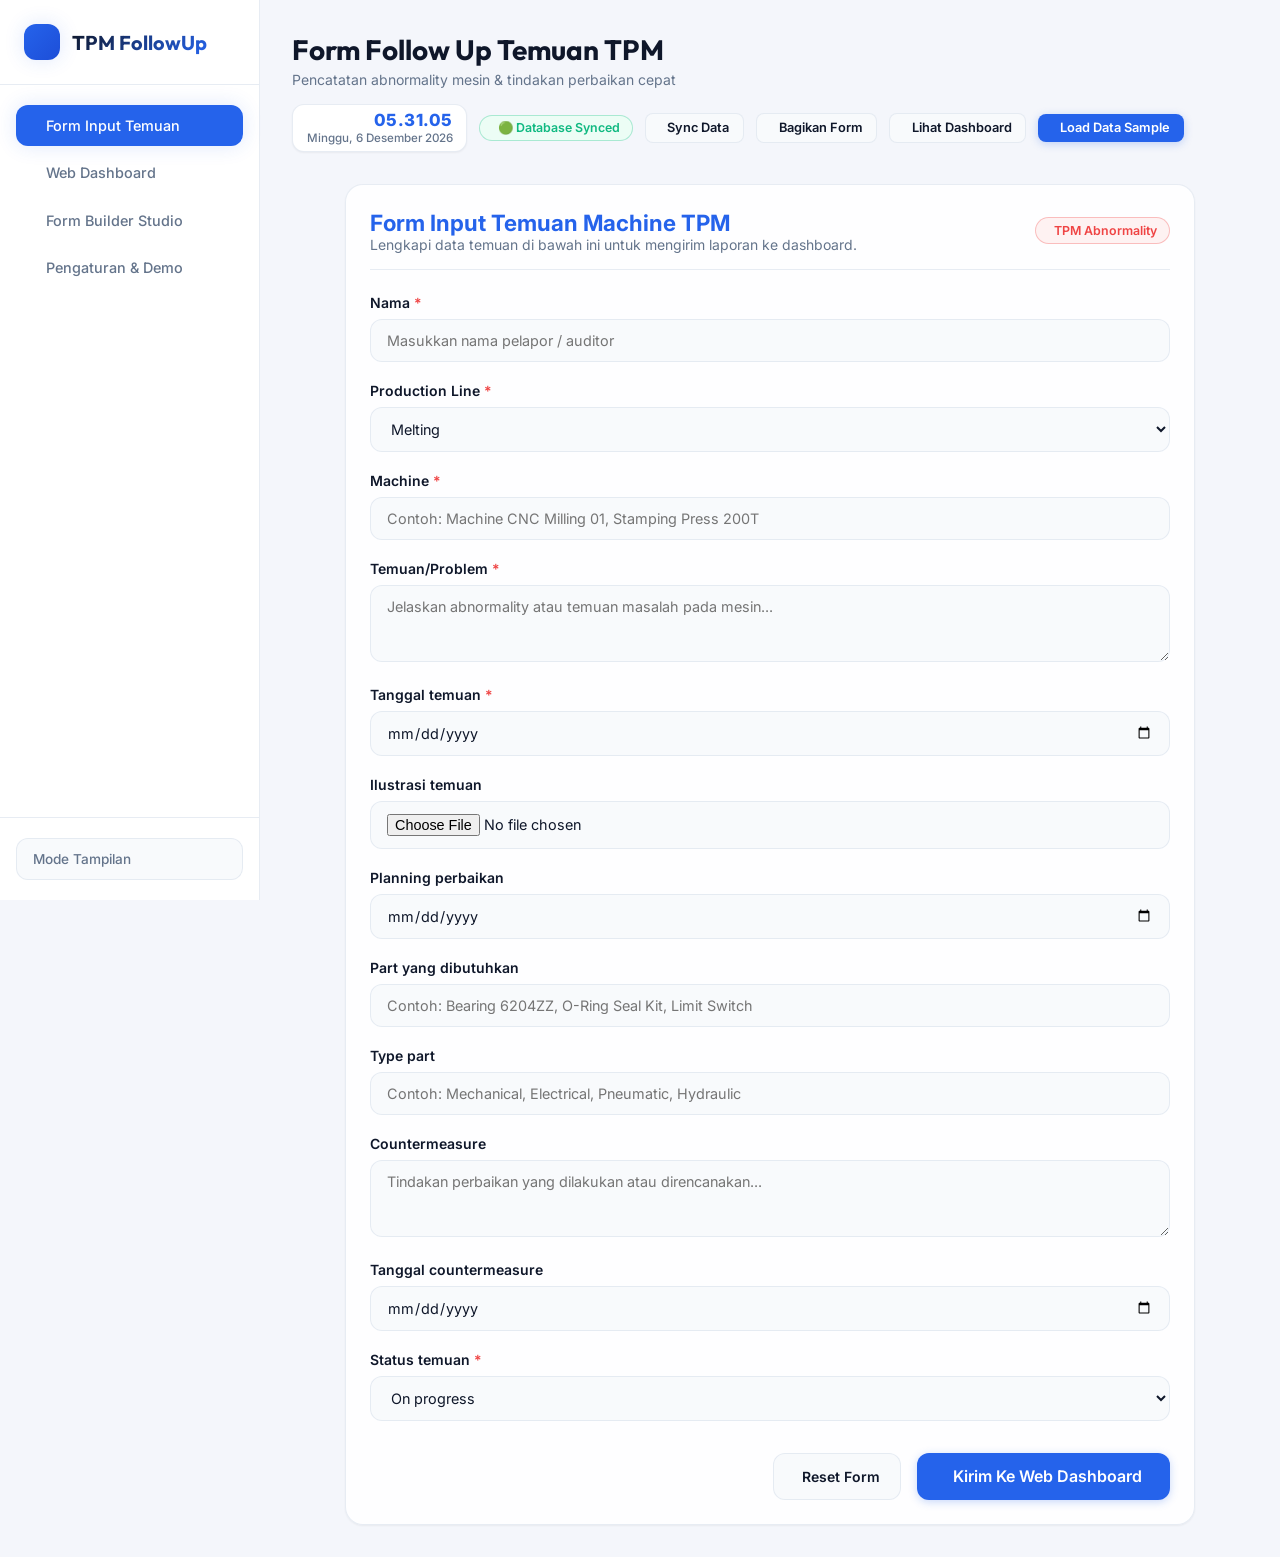
==== index.html @ 196cd3e6 "Fix Judgement Status Mascot: Male character, gray maintenance uniform, orange helmet, transparent PN" ====
<!DOCTYPE html>
<html lang="id" data-theme="light">
<head>
  <meta charset="UTF-8">
  <meta name="viewport" content="width=device-width, initial-scale=1.0, maximum-scale=1.0, user-scalable=no">
  <title>FormCraft TPM - Follow Up Temuan TPM & Cloud Dashboard</title>
  <meta name="description" content="Aplikasi Form Follow Up Temuan TPM Interaktif terintegrasi dengan Real-time Database Synchronization">
  
  <!-- Google Fonts -->
  <link rel="preconnect" href="https://fonts.googleapis.com">
  <link rel="preconnect" href="https://fonts.gstatic.com" crossorigin>
  <link href="https://fonts.googleapis.com/css2?family=Inter:wght@300;400;500;600;700&family=Outfit:wght@500;600;700;800&display=swap" rel="stylesheet">
  
  <!-- Lucide Icons -->
  <script src="https://unpkg.com/lucide@latest"></script>

  <!-- Chart.js Data Visualization Engine -->
  <script src="https://cdn.jsdelivr.net/npm/chart.js"></script>

  <!-- Embedded Stylesheet (Self-Contained for tiiny.site & static web hosting) -->
  <style>
    /* ==========================================================================
       FormCraft TPM - Complete Embedded Stylesheet
       ========================================================================== */
    :root {
      --bg-main: #f4f6fb;
      --bg-card: rgba(255, 255, 255, 0.85);
      --bg-card-solid: #ffffff;
      --bg-glass: rgba(255, 255, 255, 0.7);
      --bg-sidebar: #ffffff;
      --bg-input: #f8fafc;
      --border-color: rgba(226, 232, 240, 0.8);
      --border-focus: #3b82f6;
      --text-main: #0f172a;
      --text-muted: #64748b;
      --text-light: #94a3b8;
      --primary: #2563eb;
      --primary-hover: #1d4ed8;
      --primary-light: #eff6ff;
      --success: #10b981;
      --success-light: #ecfdf5;
      --warning: #f59e0b;
      --warning-light: #fffbeb;
      --danger: #ef4444;
      --danger-light: #fef2f2;
      --info: #06b6d4;
      --info-light: #ecfeff;
      --shadow-sm: 0 1px 2px 0 rgba(0, 0, 0, 0.05);
      --shadow-md: 0 4px 6px -1px rgba(0, 0, 0, 0.07), 0 2px 4px -1px rgba(0, 0, 0, 0.04);
      --shadow-lg: 0 10px 25px -5px rgba(0, 0, 0, 0.1), 0 10px 10px -5px rgba(0, 0, 0, 0.04);
      --shadow-glow: 0 0 20px rgba(37, 99, 235, 0.15);
      --radius-sm: 8px;
      --radius-md: 12px;
      --radius-lg: 18px;
      --radius-full: 9999px;
      --transition: all 0.25s cubic-bezier(0.4, 0, 0.2, 1);
    }

    [data-theme="dark"] {
      --bg-main: #0b0f19;
      --bg-card: rgba(18, 24, 38, 0.8);
      --bg-card-solid: #121826;
      --bg-glass: rgba(18, 24, 38, 0.75);
      --bg-sidebar: #0f172a;
      --bg-input: #1e293b;
      --border-color: rgba(51, 65, 85, 0.8);
      --border-focus: #60a5fa;
      --text-main: #f8fafc;
      --text-muted: #94a3b8;
      --text-light: #64748b;
      --primary: #3b82f6;
      --primary-hover: #60a5fa;
      --primary-light: rgba(59, 130, 246, 0.15);
      --success-light: rgba(16, 185, 129, 0.15);
      --warning-light: rgba(245, 158, 11, 0.15);
      --danger-light: rgba(239, 68, 68, 0.15);
      --info-light: rgba(6, 182, 212, 0.15);
      --shadow-sm: 0 1px 2px 0 rgba(0, 0, 0, 0.3);
      --shadow-md: 0 4px 6px -1px rgba(0, 0, 0, 0.4);
      --shadow-lg: 0 10px 25px -5px rgba(0, 0, 0, 0.5);
    }

    * { margin: 0; padding: 0; box-sizing: border-box; font-family: 'Inter', system-ui, -apple-system, sans-serif; }
    body { background-color: var(--bg-main); color: var(--text-main); min-height: 100vh; overflow-x: hidden; transition: background-color 0.3s ease; }
    .app-container { display: flex; min-height: 100vh; }
    .sidebar { width: 260px; background: var(--bg-sidebar); border-right: 1px solid var(--border-color); display: flex; flex-direction: column; position: fixed; top: 0; bottom: 0; left: 0; z-index: 100; transition: var(--transition); }
    .sidebar-header { padding: 1.5rem; display: flex; align-items: center; gap: 0.75rem; border-bottom: 1px solid var(--border-color); }
    .brand-icon { width: 36px; height: 36px; background: linear-gradient(135deg, var(--primary), #1d4ed8); border-radius: var(--radius-md); display: flex; align-items: center; justify-content: center; color: white; box-shadow: var(--shadow-glow); }
    .brand-title { font-family: 'Outfit', sans-serif; font-weight: 700; font-size: 1.25rem; background: linear-gradient(135deg, var(--text-main), var(--primary)); -webkit-background-clip: text; -webkit-text-fill-color: transparent; }
    .sidebar-nav { padding: 1.25rem 1rem; display: flex; flex-direction: column; gap: 0.4rem; flex: 1; }
    .nav-item { display: flex; align-items: center; gap: 0.85rem; padding: 0.75rem 1rem; border-radius: var(--radius-md); color: var(--text-muted); text-decoration: none; font-weight: 500; font-size: 0.9rem; transition: var(--transition); cursor: pointer; border: none; background: transparent; width: 100%; text-align: left; }
    .nav-item:hover { background: var(--primary-light); color: var(--primary); }
    .nav-item.active { background: var(--primary); color: white; box-shadow: var(--shadow-glow); }
    .sidebar-footer { padding: 1.25rem 1rem; border-top: 1px solid var(--border-color); }
    .theme-toggle { display: flex; align-items: center; justify-content: space-between; padding: 0.75rem 1rem; background: var(--bg-input); border-radius: var(--radius-md); cursor: pointer; color: var(--text-muted); font-size: 0.85rem; font-weight: 500; border: 1px solid var(--border-color); }
    .main-content { flex: 1; margin-left: 260px; padding: 2rem; max-width: calc(100vw - 260px); transition: var(--transition); }
    .top-header { display: flex; align-items: center; justify-content: space-between; margin-bottom: 2rem; gap: 1rem; flex-wrap: wrap; }
    .header-title h1 { font-family: 'Outfit', sans-serif; font-size: 1.75rem; font-weight: 700; color: var(--text-main); }
    .header-title p { font-size: 0.875rem; color: var(--text-muted); margin-top: 0.25rem; }
    .header-actions { display: flex; align-items: center; gap: 0.75rem; flex-wrap: wrap; }
    
    /* Real-Time Clock Widget */
    .clock-widget {
      display: flex; flex-direction: column; align-items: flex-end; justify-content: center;
      padding: 0.35rem 0.85rem; background: var(--bg-card-solid); border: 1px solid var(--border-color);
      border-radius: var(--radius-md); font-family: 'Outfit', sans-serif; box-shadow: var(--shadow-sm);
    }
    .clock-time { font-size: 1.05rem; font-weight: 800; color: var(--primary); letter-spacing: 0.5px; line-height: 1.1; }
    .clock-date { font-size: 0.725rem; font-weight: 500; color: var(--text-muted); margin-top: 2px; }

    .card { background: var(--bg-card); backdrop-filter: blur(12px); border: 1px solid var(--border-color); border-radius: var(--radius-lg); padding: 1.5rem; box-shadow: var(--shadow-sm); transition: var(--transition); }
    .card:hover { box-shadow: var(--shadow-md); }
    .btn { display: inline-flex; align-items: center; justify-content: center; gap: 0.5rem; padding: 0.6rem 1.25rem; border-radius: var(--radius-md); font-weight: 600; font-size: 0.875rem; cursor: pointer; transition: var(--transition); border: none; text-decoration: none; }
    .btn-primary { background: var(--primary); color: white; box-shadow: 0 2px 8px rgba(37, 99, 235, 0.25); }
    .btn-primary:hover { background: var(--primary-hover); transform: translateY(-1px); }
    .btn-secondary { background: var(--bg-input); color: var(--text-main); border: 1px solid var(--border-color); }
    .btn-secondary:hover { background: var(--border-color); }
    .btn-danger { background: var(--danger-light); color: var(--danger); border: 1px solid rgba(239, 68, 68, 0.3); }
    .btn-danger:hover { background: var(--danger); color: white; }
    .btn-sm { padding: 0.4rem 0.85rem; font-size: 0.8rem; border-radius: var(--radius-sm); }
    .btn-lg { padding: 0.85rem 1.75rem; font-size: 1rem; border-radius: var(--radius-md); }
    
    .form-group { margin-bottom: 1.25rem; }
    .form-label { display: block; font-size: 0.875rem; font-weight: 600; color: var(--text-main); margin-bottom: 0.5rem; }
    .form-label .required { color: var(--danger); }
    .form-input, .form-select, .form-textarea { width: 100%; padding: 0.75rem 1rem; background: var(--bg-input); border: 1px solid var(--border-color); border-radius: var(--radius-md); color: var(--text-main); font-size: 0.9rem; transition: var(--transition); outline: none; }
    .form-input:focus, .form-select:focus, .form-textarea:focus { border-color: var(--border-focus); box-shadow: 0 0 0 3px rgba(37, 99, 235, 0.15); }
    
    .metrics-grid { display: grid; grid-template-columns: repeat(auto-fit, minmax(220px, 1fr)); gap: 1.25rem; margin-bottom: 1.5rem; }
    .metric-card { background: var(--bg-card); border: 1px solid var(--border-color); border-radius: var(--radius-lg); padding: 1.25rem; display: flex; align-items: center; gap: 1rem; box-shadow: var(--shadow-sm); }
    .metric-icon { width: 48px; height: 48px; border-radius: var(--radius-md); display: flex; align-items: center; justify-content: center; color: white; font-size: 1.25rem; flex-shrink: 0; }
    .metric-icon.blue { background: linear-gradient(135deg, #2563eb, #1d4ed8); }
    .metric-icon.yellow { background: linear-gradient(135deg, #f59e0b, #d97706); }
    .metric-icon.green { background: linear-gradient(135deg, #10b981, #047857); }
    .metric-icon.red { background: linear-gradient(135deg, #ef4444, #b91c1c); }
    .metric-info span { font-size: 0.825rem; color: var(--text-muted); font-weight: 500; }
    .metric-info h3 { font-size: 1.6rem; color: var(--text-main); margin-top: 0.1rem; }

    /* Judgement Symbols & Anime Mascot Card */
    .judgement-card { background: var(--bg-card); backdrop-filter: blur(12px); border: 1px solid var(--border-color); border-radius: var(--radius-lg); padding: 1.25rem; box-shadow: var(--shadow-sm); display: flex; align-items: center; justify-content: space-between; gap: 1rem; transition: var(--transition); }
    .judgement-card:hover { box-shadow: var(--shadow-md); }
    .judgement-avatar-box { width: 75px; height: 75px; flex-shrink: 0; display: flex; align-items: center; justify-content: center; }

    /* Ranking List */
    .ranking-list { display: flex; flex-direction: column; gap: 0.5rem; }
    .ranking-item { display: flex; align-items: center; gap: 0.6rem; padding: 0.4rem 0.6rem; background: var(--bg-input); border-radius: var(--radius-md); border: 1px solid var(--border-color); }
    .rank-badge { width: 24px; height: 24px; border-radius: 50%; background: var(--primary-light); color: var(--primary); display: flex; align-items: center; justify-content: center; font-weight: 700; font-size: 0.75rem; flex-shrink: 0; }
    .rank-badge.top-1 { background: #fef3c7; color: #d97706; border: 1px solid #f59e0b; }
    .rank-badge.top-2 { background: #e2e8f0; color: #475569; border: 1px solid #94a3b8; }
    .rank-badge.top-3 { background: #ffedd5; color: #c2410c; border: 1px solid #fb923c; }

    .overdue-item { padding: 0.85rem; background: var(--danger-light); border: 1px solid rgba(239,68,68,0.25); border-radius: var(--radius-md); margin-bottom: 0.6rem; }

    .table-container { overflow-x: auto; border-radius: var(--radius-md); border: 1px solid var(--border-color); }
    .data-table { width: 100%; border-collapse: collapse; text-align: left; font-size: 0.9rem; }
    .data-table th { background: var(--bg-input); padding: 1rem 1.25rem; font-weight: 600; color: var(--text-muted); border-bottom: 1px solid var(--border-color); white-space: nowrap; }
    .data-table td { padding: 1rem 1.25rem; border-bottom: 1px solid var(--border-color); color: var(--text-main); vertical-align: middle; }
    .badge { display: inline-flex; align-items: center; gap: 0.35rem; padding: 0.3rem 0.75rem; border-radius: var(--radius-full); font-size: 0.775rem; font-weight: 600; }
    .badge-open { background: var(--danger-light); color: var(--danger); border: 1px solid rgba(239, 68, 68, 0.3); }
    .badge-onprogress { background: var(--warning-light); color: var(--warning); border: 1px solid rgba(245, 158, 11, 0.3); }
    .badge-closed { background: var(--success-light); color: var(--success); border: 1px solid rgba(16, 185, 129, 0.3); }
    .builder-layout { display: grid; grid-template-columns: 280px 1fr 300px; gap: 1.5rem; }
    .elements-toolbox, .field-inspector { background: var(--bg-card); border: 1px solid var(--border-color); border-radius: var(--radius-lg); padding: 1.25rem; height: fit-content; }
    .toolbox-title { font-size: 1rem; margin-bottom: 1rem; color: var(--text-main); padding-bottom: 0.5rem; border-bottom: 1px solid var(--border-color); }
    .tool-item { display: flex; align-items: center; gap: 0.75rem; padding: 0.75rem 0.9rem; background: var(--bg-input); border: 1px solid var(--border-color); border-radius: var(--radius-md); margin-bottom: 0.6rem; cursor: pointer; font-size: 0.875rem; font-weight: 500; }
    .canvas-area { background: var(--bg-card); border: 2px dashed var(--border-color); border-radius: var(--radius-lg); padding: 2rem; min-height: 500px; }
    .canvas-field { position: relative; background: var(--bg-card-solid); border: 1.5px solid var(--border-color); border-radius: var(--radius-md); padding: 1.25rem; margin-bottom: 1rem; }
    .modal-overlay { position: fixed; top: 0; left: 0; right: 0; bottom: 0; background: rgba(0, 0, 0, 0.6); backdrop-filter: blur(6px); display: flex; align-items: center; justify-content: center; z-index: 1000; opacity: 0; visibility: hidden; transition: var(--transition); }
    .modal-overlay.active { opacity: 1; visibility: visible; }
    .modal-card { background: var(--bg-card-solid); border: 1px solid var(--border-color); border-radius: var(--radius-lg); width: 90%; max-width: 650px; max-height: 90vh; overflow-y: auto; padding: 2rem; box-shadow: var(--shadow-lg); transform: translateY(20px); transition: var(--transition); }
    .modal-overlay.active .modal-card { transform: translateY(0); }
    .modal-header { display: flex; justify-content: space-between; align-items: center; margin-bottom: 1.5rem; padding-bottom: 1rem; border-bottom: 1px solid var(--border-color); }
    .toast-container { position: fixed; bottom: 2rem; right: 2rem; display: flex; flex-direction: column; gap: 0.75rem; z-index: 1100; }
    .toast { background: var(--bg-card-solid); border: 1px solid var(--border-color); border-left: 4px solid var(--primary); border-radius: var(--radius-md); padding: 1rem 1.25rem; box-shadow: var(--shadow-lg); display: flex; align-items: center; gap: 0.85rem; min-width: 300px; }
    .mobile-nav-bar { display: none; }
    .mobile-card-list { display: none; }
    @media (max-width: 1024px) { .builder-layout { grid-template-columns: 1fr; } }
    @media (max-width: 768px) {
      .sidebar { display: none; }
      .main-content { margin-left: 0; padding: 1.25rem 1rem 90px 1rem; max-width: 100%; }
      .top-header { flex-direction: column; align-items: flex-start; gap: 1rem; margin-bottom: 1.25rem; background: var(--bg-card); padding: 1rem; border-radius: var(--radius-lg); border: 1px solid var(--border-color); }
      .header-title h1 { font-size: 1.35rem; }
      .header-title p { font-size: 0.825rem; }
      .header-actions { width: 100%; justify-content: space-between; flex-wrap: wrap; }
      .header-actions .btn { flex: 1; font-size: 0.8rem; padding: 0.6rem 0.5rem; }
      .metrics-grid { grid-template-columns: 1fr 1fr; gap: 0.85rem; margin-bottom: 1.25rem; }
      .metric-card { padding: 1rem; gap: 0.75rem; flex-direction: column; align-items: flex-start; }
      .metric-icon { width: 40px; height: 40px; }
      .metric-info h3 { font-size: 1.35rem; }
      .mobile-nav-bar { display: flex; position: fixed; bottom: 0; left: 0; right: 0; height: 65px; background: var(--bg-sidebar); border-top: 1px solid var(--border-color); box-shadow: 0 -4px 20px rgba(0,0,0,0.1); z-index: 1000; backdrop-filter: blur(12px); justify-content: space-around; align-items: center; padding: 0 0.5rem; }
      .mobile-nav-item { display: flex; flex-direction: column; align-items: center; justify-content: center; gap: 0.25rem; background: none; border: none; color: var(--text-muted); font-size: 0.7rem; font-weight: 600; cursor: pointer; flex: 1; height: 100%; }
      .mobile-nav-item.active { color: var(--primary); }
      .table-container { display: none; }
      .mobile-card-list { display: flex; flex-direction: column; gap: 1rem; }
      .mobile-response-card { background: var(--bg-card-solid); border: 1px solid var(--border-color); border-radius: var(--radius-md); padding: 1.1rem; box-shadow: var(--shadow-sm); display: flex; flex-direction: column; gap: 0.75rem; }
      .mobile-card-header { display: flex; justify-content: space-between; align-items: center; }
      .mobile-card-title { font-weight: 700; font-size: 1rem; color: var(--text-main); }
      .mobile-card-detail { font-size: 0.85rem; color: var(--text-muted); line-height: 1.5; }
      .form-input, .form-select, .form-textarea { font-size: 16px !important; }
      .card { padding: 1.25rem; }
    }
  </style>
</head>
<body>

  <div class="app-container">
    <!-- Sidebar Navigation -->
    <aside class="sidebar">
      <div class="sidebar-header">
        <div class="brand-icon">
          <i data-lucide="wrench"></i>
        </div>
        <span class="brand-title">TPM FollowUp</span>
      </div>

      <nav class="sidebar-nav">
        <button class="nav-item active" onclick="switchTab('filler')" id="nav-filler">
          <i data-lucide="file-input"></i>
          <span>Form Input Temuan</span>
        </button>

        <button class="nav-item" onclick="switchTab('dashboard')" id="nav-dashboard">
          <i data-lucide="layout-dashboard"></i>
          <span>Web Dashboard</span>
        </button>

        <button class="nav-item" onclick="switchTab('builder')" id="nav-builder">
          <i data-lucide="layers"></i>
          <span>Form Builder Studio</span>
        </button>

        <button class="nav-item" onclick="switchTab('settings')" id="nav-settings">
          <i data-lucide="settings"></i>
          <span>Pengaturan & Demo</span>
        </button>
      </nav>

      <div class="sidebar-footer">
        <div class="theme-toggle" onclick="toggleTheme()">
          <span>Mode Tampilan</span>
          <i data-lucide="moon" id="theme-icon"></i>
        </div>
      </div>
    </aside>

    <!-- Main Content Body -->
    <main class="main-content">
      
      <!-- TOP HEADER -->
      <header class="top-header">
        <div class="header-title">
          <h1 id="page-title">Form Follow Up Temuan TPM</h1>
          <p id="page-subtitle">Pencatatan abnormality mesin & tindakan perbaikan cepat</p>
        </div>

        <div class="header-actions">
          <div class="clock-widget">
            <span id="realtime-clock" class="clock-time">--:--:--</span>
            <span id="realtime-date" class="clock-date">-- --- ----</span>
          </div>

          <span id="cloud-sync-badge" class="badge badge-closed"><i data-lucide="cloud"></i> 🟢 Database Synced</span>
          <button class="btn btn-secondary btn-sm" onclick="syncFromBackend()" id="btn-sync-cloud" title="Sync Real-time Database Data">
            <i data-lucide="refresh-cw"></i> Sync Data
          </button>
          <button class="btn btn-secondary btn-sm" onclick="openShareModal()">
            <i data-lucide="share-2"></i> Bagikan Form
          </button>
          <button class="btn btn-secondary btn-sm" onclick="switchTab('dashboard')">
            <i data-lucide="eye"></i> Lihat Dashboard
          </button>
          <button class="btn btn-primary btn-sm" onclick="loadSampleData()">
            <i data-lucide="sparkles"></i> Load Data Sample
          </button>
        </div>
      </header>

      <!-- TAB 1: FORM FILLER / ISIAN FORM -->
      <section id="tab-filler" class="tab-page">
        <div class="card" style="max-width: 850px; margin: 0 auto;">
          <div style="display: flex; justify-content: space-between; align-items: center; margin-bottom: 1.5rem; padding-bottom: 1rem; border-bottom: 1px solid var(--border-color);">
            <div>
              <h2 style="font-size: 1.4rem; color: var(--primary);">Form Input Temuan Machine TPM</h2>
              <p style="font-size: 0.875rem; color: var(--text-muted);">Lengkapi data temuan di bawah ini untuk mengirim laporan ke dashboard.</p>
            </div>
            <span class="badge badge-open"><i data-lucide="alert-triangle"></i> TPM Abnormality</span>
          </div>

          <form id="tpm-submit-form" onsubmit="handleFormSubmit(event)">
            <div id="dynamic-form-fields">
              <!-- Rendered dynamically by JavaScript -->
            </div>

            <div class="form-actions-bar" style="margin-top: 2rem; display: flex; justify-content: flex-end; gap: 1rem;">
              <button type="reset" class="btn btn-secondary">
                <i data-lucide="rotate-ccw"></i> Reset Form
              </button>
              <button type="button" id="btn-submit-tpm" onclick="submitTpmForm()" class="btn btn-primary btn-lg" style="touch-action: manipulation; -webkit-tap-highlight-color: transparent;">
                <i data-lucide="send"></i> Kirim Ke Web Dashboard
              </button>
            </div>
          </form>
        </div>
      </section>

      <!-- TAB 2: WEB DASHBOARD MONITORING -->
      <section id="tab-dashboard" class="tab-page" style="display: none;">
        
        <!-- FY & Month Toolbar -->
        <div class="fy-toolbar" style="display: flex; flex-wrap: wrap; gap: 1rem; align-items: center; justify-content: space-between; margin-bottom: 1.25rem; background: var(--bg-card); padding: 0.85rem 1.25rem; border-radius: var(--radius-lg); border: 1px solid var(--border-color); box-shadow: var(--shadow-sm);">
          <div style="display: flex; align-items: center; gap: 1.25rem; flex-wrap: wrap;">
            <div style="display: flex; align-items: center; gap: 0.5rem;">
              <i data-lucide="calendar" style="color: var(--primary); width: 18px; height: 18px;"></i>
              <span style="font-weight: 600; font-size: 0.85rem; color: var(--text-main);">Fiscal Year:</span>
              <select id="fy-filter" class="form-select" style="width: auto; font-weight: 700; padding: 0.3rem 0.75rem;" onchange="onDashboardFilterChange()">
                <!-- Populated dynamically -->
              </select>
            </div>
            <div style="display: flex; align-items: center; gap: 0.5rem;">
              <span style="font-weight: 600; font-size: 0.85rem; color: var(--text-main);">Bulan:</span>
              <select id="month-filter" class="form-select" style="width: auto; font-weight: 700; padding: 0.3rem 0.75rem;" onchange="onDashboardFilterChange()">
                <option value="ALL">Semua Bulan (Full FY)</option>
                <option value="4">April</option>
                <option value="5">Mei</option>
                <option value="6">Juni</option>
                <option value="7">Juli</option>
                <option value="8">Agustus</option>
                <option value="9">September</option>
                <option value="10">Oktober</option>
                <option value="11">November</option>
                <option value="12">Desember</option>
                <option value="1">Januari</option>
                <option value="2">Februari</option>
                <option value="3">Maret</option>
              </select>
            </div>
          </div>
          <div style="display: flex; align-items: center; gap: 0.5rem; font-size: 0.8rem; color: var(--text-muted);">
            <i data-lucide="info" style="width: 14px; height: 14px;"></i>
            <span>Periode Fisikal: <strong>April → Maret</strong></span>
          </div>
        </div>

        <!-- 6 KPI Cards Grid -->
        <div class="metrics-grid" style="display: grid; grid-template-columns: repeat(auto-fit, minmax(160px, 1fr)); gap: 1rem; margin-bottom: 1.25rem;">
          <div class="metric-card">
            <div class="metric-icon blue"><i data-lucide="file-check"></i></div>
            <div class="metric-info">
              <span>Total Temuan</span>
              <h3 id="stat-total">0</h3>
            </div>
          </div>

          <div class="metric-card">
            <div class="metric-icon yellow"><i data-lucide="clock"></i></div>
            <div class="metric-info">
              <span>On Progress</span>
              <h3 id="stat-progress">0</h3>
            </div>
          </div>

          <div class="metric-card">
            <div class="metric-icon green"><i data-lucide="check-circle-2"></i></div>
            <div class="metric-info">
              <span>Closed</span>
              <h3 id="stat-closed">0</h3>
            </div>
          </div>

          <div class="metric-card">
            <div class="metric-icon blue"><i data-lucide="pie-chart"></i></div>
            <div class="metric-info">
              <span>Completion Rate</span>
              <h3 id="stat-rate">0%</h3>
            </div>
          </div>

          <div class="metric-card" id="card-stat-overdue">
            <div class="metric-icon red" id="icon-stat-overdue"><i data-lucide="alert-triangle"></i></div>
            <div class="metric-info">
              <span>Overdue >3 Bulan</span>
              <h3 id="stat-overdue">0</h3>
            </div>
          </div>

          <div class="metric-card">
            <div class="metric-icon green"><i data-lucide="timer"></i></div>
            <div class="metric-info">
              <span>Avg Closure</span>
              <h3 id="stat-avg-closure">-</h3>
            </div>
          </div>
        </div>

        <!-- Performance & Judgement Row -->
        <div class="perf-judgement-grid" style="display: grid; grid-template-columns: 1fr 1fr; gap: 1.25rem; margin-bottom: 1.25rem;">
          <!-- Progress Penanggulangan Card -->
          <div class="card" style="padding: 1.25rem;">
            <div style="display: flex; justify-content: space-between; align-items: center;">
              <h3 style="font-size: 1rem; font-weight: 700; color: var(--text-main); display: flex; align-items: center; gap: 0.5rem;">
                <i data-lucide="trending-up" style="color: var(--primary);"></i> Progress Penanggulangan
              </h3>
              <span id="progress-pct-badge" style="font-size: 1.4rem; font-weight: 800; color: var(--primary); font-family: 'Outfit', sans-serif;">0%</span>
            </div>
            <div style="width: 100%; height: 14px; background: var(--bg-input); border-radius: var(--radius-full); overflow: hidden; margin: 0.85rem 0; border: 1px solid var(--border-color);">
              <div id="progress-bar-fill" style="height: 100%; width: 0%; background: linear-gradient(90deg, var(--primary), var(--info)); border-radius: var(--radius-full); transition: width 0.6s cubic-bezier(0.4, 0, 0.2, 1);"></div>
            </div>
            <div style="display: flex; justify-content: space-between; align-items: center; font-size: 0.825rem; color: var(--text-muted);">
              <span id="progress-detail-text">0 Closed / 0 Total Temuan</span>
              <span>Target: 100% Closed</span>
            </div>
          </div>

          <!-- Judgement Card (O / X) with Transparent Anime Chibi Mascot -->
          <div class="judgement-card">
            <div>
              <h3 style="font-size: 1rem; font-weight: 700; color: var(--text-main); margin-bottom: 0.25rem; display: flex; align-items: center; gap: 0.5rem;">
                <i data-lucide="shield-check" style="color: var(--primary);"></i> Judgement Status TPM
              </h3>
              <div id="judgement-status-badge" style="font-size: 1.25rem; font-weight: 800; color: var(--success); margin: 0.2rem 0;">O (OK)</div>
              <p id="judgement-message" style="font-size: 0.825rem; color: var(--text-muted);">Semua temuan tertanggulangi tepat waktu (&lt; 3 bulan)</p>
            </div>
            <div id="judgement-symbol-box" class="judgement-avatar-box">
              <img id="judgement-avatar-img" src="static/img/chibi_ok.png" alt="TPM Judgement Chibi Mascot" style="width: 85px; height: 85px; object-fit: contain; filter: drop-shadow(0 4px 10px rgba(16, 185, 129, 0.5)); transition: var(--transition);">
            </div>
          </div>
        </div>

        <!-- INDIVIDUAL LINE CHARTS GRID SECTION -->
        <div class="card" style="margin-bottom: 1.25rem; padding: 1.25rem;">
          <div style="display: flex; justify-content: space-between; align-items: center; margin-bottom: 1.25rem;">
            <div>
              <h3 style="font-size: 1.05rem; font-weight: 700; color: var(--text-main);">TPM Finding vs Follow Up by Line</h3>
              <p style="font-size: 0.8rem; color: var(--text-muted);">Grafik per masing-masing Line produksi dengan periode bulan fisikal (Apr - Mar)</p>
            </div>
            <div style="display: flex; align-items: center; gap: 1rem;">
              <div style="display: flex; align-items: center; gap: 0.5rem; font-size: 0.8rem; font-weight: 600;">
                <span style="display: inline-block; width: 12px; height: 12px; background: #2563eb; border-radius: 3px;"></span> Total Temuan
                <span style="display: inline-block; width: 12px; height: 12px; background: #10b981; border-radius: 3px; margin-left: 0.5rem;"></span> Closed / Follow Up
              </div>
              <span class="badge badge-closed"><i data-lucide="bar-chart-2"></i> Line Analytics</span>
            </div>
          </div>
          
          <div id="individual-line-charts-grid" style="display: grid; grid-template-columns: repeat(auto-fit, minmax(340px, 1fr)); gap: 1.25rem;">
            <!-- Dynamic 7 Line Charts Cards Generated by JavaScript -->
          </div>
        </div>

        <!-- Secondary Charts Grid -->
        <div class="charts-grid-2" style="display: grid; grid-template-columns: 1fr 1fr; gap: 1.25rem; margin-bottom: 1.25rem;">
          <!-- Trend Line Chart -->
          <div class="card" style="padding: 1.25rem;">
            <div style="display: flex; justify-content: space-between; align-items: center; margin-bottom: 1rem;">
              <h3 style="font-size: 0.95rem; font-weight: 700; color: var(--text-main);">Fiscal Year Monthly Trend</h3>
              <span class="badge badge-onprogress" style="font-size: 0.75rem;">12-Month FY</span>
            </div>
            <div style="position: relative; height: 230px; width: 100%;">
              <canvas id="chart-monthly-trend"></canvas>
            </div>
          </div>

          <!-- Status Donut Chart & Line Ranking -->
          <div class="card" style="padding: 1.25rem;">
            <div style="display: flex; justify-content: space-between; align-items: center; margin-bottom: 1rem;">
              <h3 style="font-size: 0.95rem; font-weight: 700; color: var(--text-main);">Status & Line Ranking</h3>
              <span class="badge badge-closed" style="font-size: 0.75rem;">Performance Rank</span>
            </div>
            <div style="display: grid; grid-template-columns: 140px 1fr; gap: 1rem; align-items: center;">
              <div style="position: relative; height: 160px; width: 140px;">
                <canvas id="chart-status-donut"></canvas>
              </div>
              <div>
                <h4 style="font-size: 0.8rem; font-weight: 700; color: var(--text-muted); margin-bottom: 0.5rem; text-transform: uppercase;">Ranking Achievement Line</h4>
                <div id="line-ranking-list" class="ranking-list">
                  <!-- Rendered by JS -->
                </div>
              </div>
            </div>
          </div>
        </div>

        <!-- Overdue Panel Section -->
        <div class="card" style="margin-bottom: 1.25rem; padding: 1.25rem; border-left: 4px solid var(--danger);">
          <div style="display: flex; justify-content: space-between; align-items: center; margin-bottom: 0.85rem;">
            <h3 style="font-size: 1rem; font-weight: 700; color: var(--danger); display: flex; align-items: center; gap: 0.5rem;">
              <i data-lucide="alert-circle"></i> Overdue Follow Up (> 3 Bulan)
            </h3>
            <span id="overdue-count-badge" class="badge badge-open">0 Items</span>
          </div>
          <div id="overdue-panel-list">
            <!-- Rendered by JS -->
          </div>
        </div>

        <!-- Recent Findings Section -->
        <div class="card" style="margin-bottom: 1.25rem; padding: 1.25rem;">
          <div style="display: flex; justify-content: space-between; align-items: center; margin-bottom: 0.85rem;">
            <h3 style="font-size: 1rem; font-weight: 700; color: var(--text-main); display: flex; align-items: center; gap: 0.5rem;">
              <i data-lucide="clock-4" style="color: var(--primary);"></i> Recent Findings (5 Terbaru)
            </h3>
            <button class="btn btn-secondary btn-sm" onclick="scrollToFullTable()">
              <i data-lucide="list"></i> Lihat Semua Tabel Detail
            </button>
          </div>
          <div id="recent-findings-list">
            <!-- Rendered by JS -->
          </div>
        </div>

        <!-- Filter & Search Toolbar -->
        <div class="card" style="margin-bottom: 1.25rem; padding: 1.25rem;">
          <div style="display: flex; flex-wrap: wrap; gap: 1rem; align-items: center; justify-content: space-between;">
            <div style="display: flex; gap: 1rem; flex: 1; min-width: 280px;">
              <div style="position: relative; flex: 1;">
                <input type="text" id="search-input" class="form-input" placeholder="Cari berdasarkan nama, line, mesin, atau problem..." oninput="filterTable()">
              </div>

              <select id="status-filter" class="form-select" style="width: 200px;" onchange="filterTable()">
                <option value="ALL">Semua Status</option>
                <option value="On Progress">On Progress</option>
                <option value="Closed">Close / Closed</option>
              </select>
            </div>

            <div style="display: flex; gap: 0.75rem; align-items: center;">
              <button class="btn btn-danger btn-sm" id="btn-delete-selected" style="display: none;" onclick="deleteSelectedResponses()">
                <i data-lucide="trash-2"></i> Hapus Terpilih (<span id="selected-count">0</span>)
              </button>
              <button class="btn btn-secondary btn-sm" onclick="exportCSV()">
                <i data-lucide="download"></i> Export CSV (Excel)
              </button>
              <button class="btn btn-secondary btn-sm" onclick="exportJSON()">
                <i data-lucide="file-code"></i> Export JSON
              </button>
            </div>
          </div>
        </div>

        <!-- Data Table (Desktop View) -->
        <div class="card" style="padding: 0; overflow: hidden;">
          <div class="table-container">
            <table class="data-table">
              <thead>
                <tr>
                  <th style="width: 40px; text-align: center;">
                    <input type="checkbox" id="select-all-checkbox" onchange="toggleSelectAll(this)" title="Pilih Semua">
                  </th>
                  <th>No</th>
                  <th>Tanggal</th>
                  <th>Nama Pelapor</th>
                  <th>Line Produksi</th>
                  <th>Nama Machine</th>
                  <th>Temuan / Problem</th>
                  <th>Ilustrasi</th>
                  <th>Countermeasure</th>
                  <th>Tgl Countermeasure</th>
                  <th>Status</th>
                  <th style="text-align: center; min-width: 110px;">Aksi / Hapus</th>
                </tr>
              </thead>
              <tbody id="response-table-body">
                <!-- Rendered by JavaScript -->
              </tbody>
            </table>
          </div>

          <!-- Mobile Response Cards (Mobile View < 768px) -->
          <div id="mobile-response-cards" class="mobile-card-list" style="padding: 1rem;">
            <!-- Rendered by JavaScript for Mobile -->
          </div>

          <div id="empty-state" style="display: none; text-align: center; padding: 3rem 1rem;">
            <i data-lucide="inbox" style="width: 48px; height: 48px; color: var(--text-light); margin-bottom: 1rem;"></i>
            <h3 style="color: var(--text-muted);">Belum ada data temuan TPM</h3>
            <p style="font-size: 0.875rem; color: var(--text-light); margin-top: 0.25rem;">Isi form atau klik "Load Data Sample" untuk mencoba dashboard.</p>
          </div>
        </div>
      </section>

      <!-- TAB 3: VISUAL FORM BUILDER STUDIO -->
      <section id="tab-builder" class="tab-page" style="display: none;">
        <div class="builder-layout">
          <!-- Toolbox -->
          <div class="elements-toolbox">
            <h3 class="toolbox-title">Elemen Field</h3>
            <div class="tool-item" onclick="addFieldToForm('text')">
              <i data-lucide="type"></i> Teks Singkat (Text)
            </div>
            <div class="tool-item" onclick="addFieldToForm('textarea')">
              <i data-lucide="align-left"></i> Paragraf (Textarea)
            </div>
            <div class="tool-item" onclick="addFieldToForm('date')">
              <i data-lucide="calendar"></i> Tanggal (Datepicker)
            </div>
            <div class="tool-item" onclick="addFieldToForm('select')">
              <i data-lucide="chevron-down"></i> Pilihan Status / Dropdown
            </div>
          </div>

          <!-- Canvas Workspace -->
          <div class="canvas-area">
            <div style="display: flex; justify-content: space-between; align-items: center; margin-bottom: 1.5rem;">
              <h3>Canvas Struktur Form TPM</h3>
              <button class="btn btn-sm btn-primary" onclick="resetFormToDefault()">
                <i data-lucide="rotate-ccw"></i> Reset ke Preset Default TPM
              </button>
            </div>
            <div id="builder-canvas-fields">
              <!-- Rendered by JavaScript -->
            </div>
          </div>

          <!-- Inspector Panel -->
          <div class="field-inspector">
            <h3 class="toolbox-title">Petunjuk Studio</h3>
            <p style="font-size: 0.875rem; color: var(--text-muted); line-height: 1.6;">
              Klik elemen field di panel kiri untuk menambahkan input baru ke dalam Form Follow Up Temuan TPM Anda secara real-time.
            </p>
          </div>
        </div>
      </section>

      <!-- TAB 4: SETTINGS & DEMO -->
      <section id="tab-settings" class="tab-page" style="display: none;">
        <div class="card" style="max-width: 700px;">
          <h3 style="margin-bottom: 1rem; color: var(--text-main);">Kelola Data & Demo Simulator</h3>
          <p style="font-size: 0.9rem; color: var(--text-muted); margin-bottom: 1.5rem;">
            Fitur pengujian dan pembersihan data laporan yang tersimpan dalam sistem.
          </p>

          <div style="display: flex; flex-direction: column; gap: 1rem;">
            <div style="display: flex; justify-content: space-between; align-items: center; padding: 1rem; background: var(--bg-input); border-radius: var(--radius-md);">
              <div>
                <strong>Simulasi Sampel Data</strong>
                <p style="font-size: 0.8rem; color: var(--text-muted);">Masukkan 7 data sampel temuan TPM fiktif untuk demo dashboard.</p>
              </div>
              <button class="btn btn-primary btn-sm" onclick="loadSampleData()">
                <i data-lucide="sparkles"></i> Inject Sampel
              </button>
            </div>

            <div style="display: flex; justify-content: space-between; align-items: center; padding: 1rem; background: var(--danger-light); border-radius: var(--radius-md); border: 1px solid rgba(239,68,68,0.3);">
              <div>
                <strong style="color: var(--danger);">Kosongkan Seluruh Data</strong>
                <p style="font-size: 0.8rem; color: var(--danger);">Hapus permanen seluruh data temuan yang tersimpan di cloud database.</p>
              </div>
              <button class="btn btn-danger btn-sm" onclick="clearAllData()">
                <i data-lucide="trash-2"></i> Hapus Semua
              </button>
            </div>
          </div>
        </div>
      </section>

    </main>
  </div>

  <!-- MOBILE NAVIGATION BAR (< 768px) -->
  <div class="mobile-nav-bar">
    <button class="mobile-nav-item active" onclick="switchTab('filler')" id="mobile-nav-filler">
      <i data-lucide="file-input"></i>
      <span>Form</span>
    </button>
    <button class="mobile-nav-item" onclick="switchTab('dashboard')" id="mobile-nav-dashboard">
      <i data-lucide="layout-dashboard"></i>
      <span>Dashboard</span>
    </button>
    <button class="mobile-nav-item" onclick="switchTab('builder')" id="mobile-nav-builder">
      <i data-lucide="layers"></i>
      <span>Studio</span>
    </button>
    <button class="mobile-nav-item" onclick="switchTab('settings')" id="mobile-nav-settings">
      <i data-lucide="settings"></i>
      <span>Setting</span>
    </button>
  </div>

  <!-- DETAIL MODAL -->
  <div class="modal-overlay" id="detail-modal">
    <div class="modal-card">
      <div class="modal-header">
        <div>
          <h3 id="modal-title" style="font-size: 1.2rem; color: var(--text-main);">Detail Temuan</h3>
          <span id="modal-date" style="font-size: 0.8rem; color: var(--text-muted);">ID: -</span>
        </div>
        <button class="btn btn-secondary btn-sm" onclick="closeModal()">✕</button>
      </div>
      <div id="modal-body-content" style="display: flex; flex-direction: column; gap: 1rem;">
        <!-- Filled dynamically -->
      </div>
      <div style="margin-top: 1.5rem; display: flex; justify-content: space-between;">
        <button class="btn btn-danger btn-sm" onclick="deleteFromModal()">
          <i data-lucide="trash-2"></i> Hapus Temuan Ini
        </button>
        <button class="btn btn-secondary btn-sm" onclick="closeModal()">Tutup</button>
      </div>
    </div>
  </div>

  <!-- SHARE FORM MODAL -->
  <div class="modal-overlay" id="share-modal">
    <div class="modal-card" style="max-width: 480px; text-align: center;">
      <div class="modal-header">
        <h3 style="font-size: 1.1rem; color: var(--text-main);">Bagikan Form TPM</h3>
        <button class="btn btn-secondary btn-sm" onclick="closeShareModal()">✕</button>
      </div>
      <div style="display: flex; flex-direction: column; align-items: center; gap: 1rem; padding: 0.5rem 0;">
        <p style="font-size: 0.875rem; color: var(--text-muted);">Scan QR Code ini dari Handphone untuk membuka Form Input Temuan:</p>
        <img id="share-qr-code" src="" alt="QR Code Link Form" style="width: 180px; height: 180px; border-radius: var(--radius-md); border: 2px solid var(--primary); padding: 0.5rem; background: white;">
        <div style="display: flex; width: 100%; gap: 0.5rem;">
          <input type="text" id="share-url-input" class="form-input" readonly style="font-size: 0.8rem; text-align: center;">
          <button class="btn btn-primary btn-sm" onclick="copyShareUrl()">
            <i data-lucide="copy"></i> Copy
          </button>
        </div>
      </div>
    </div>
  </div>

  <!-- TOAST NOTIFICATIONS -->
  <div class="toast-container" id="toast-container"></div>

  <!-- JavaScript Script Engine -->
  <script src="static/js/app.js"></script>
</body>
</html>
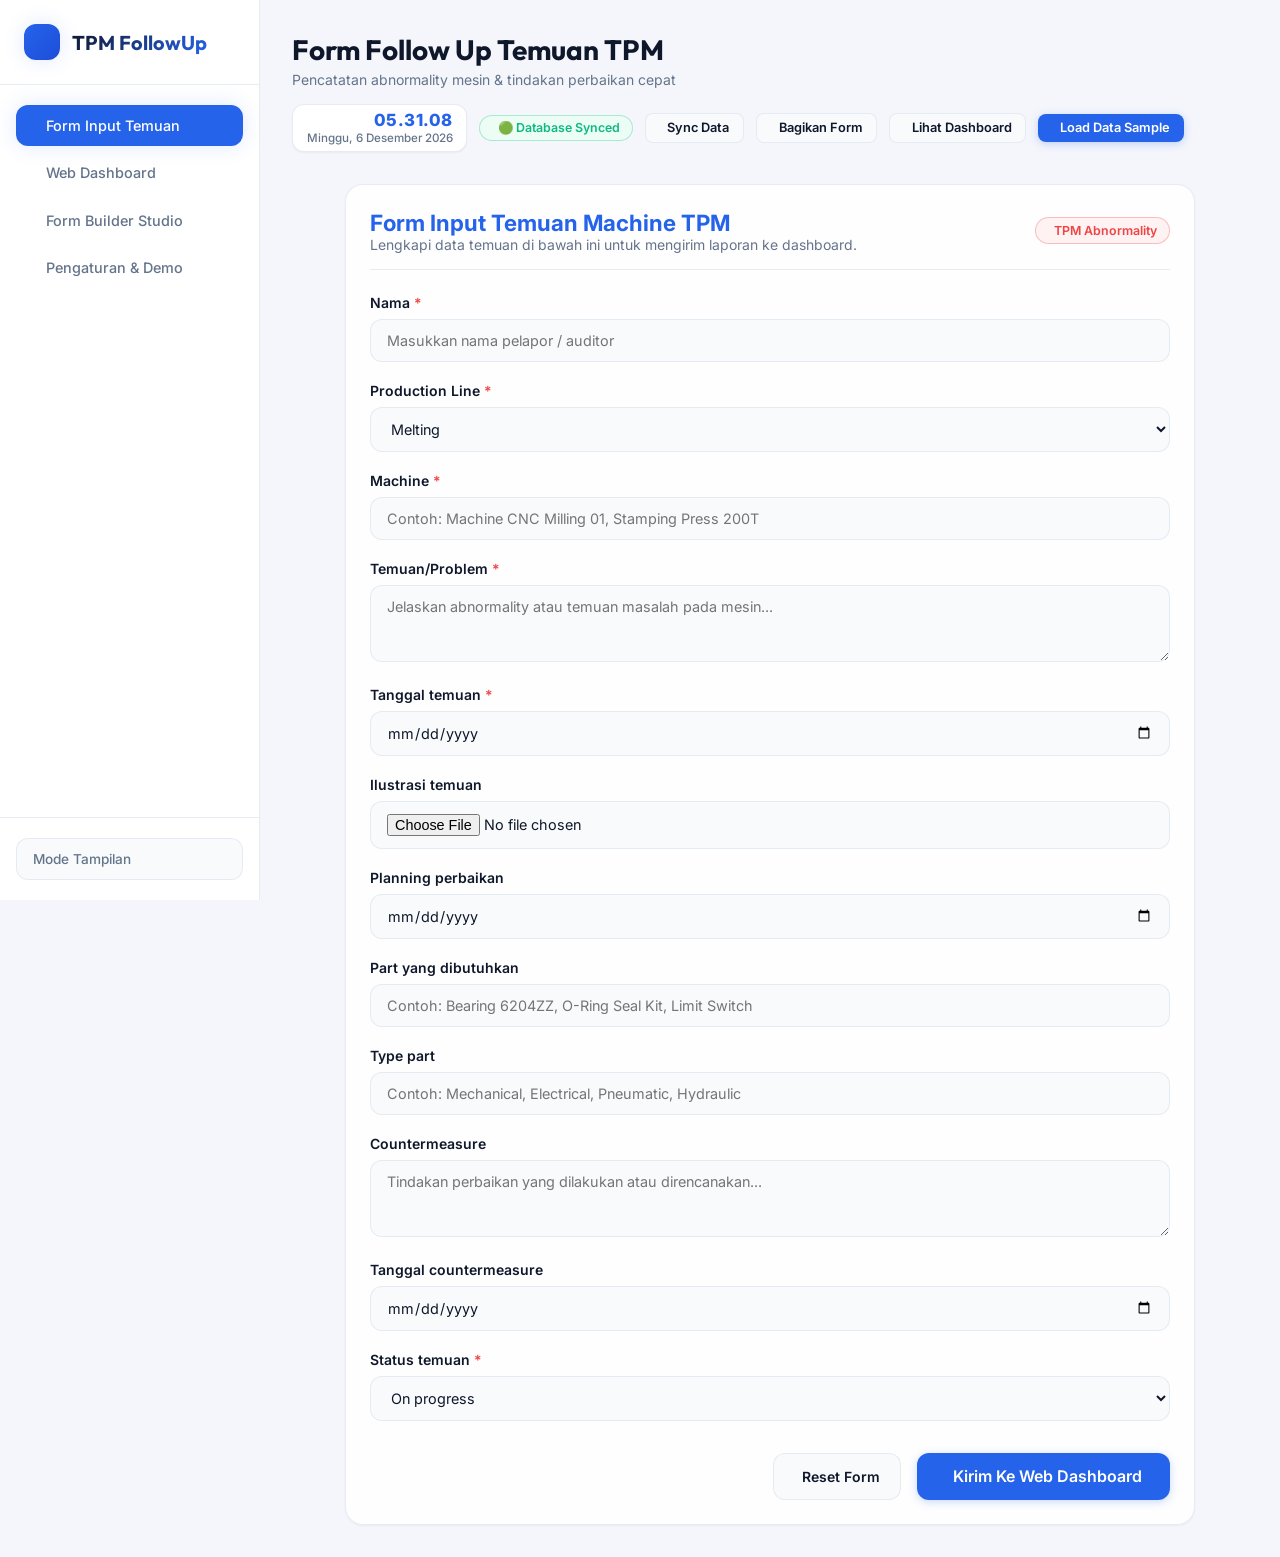
==== commit 90963b57: "Fix Judgement Status Mascot: Male character, gray maintenance uniform, orange helmet, transparent PN" ====
--- a/index.html
+++ b/index.html
@@ -421,7 +421,7 @@
               <p id="judgement-message" style="font-size: 0.825rem; color: var(--text-muted);">Semua temuan tertanggulangi tepat waktu (&lt; 3 bulan)</p>
             </div>
             <div id="judgement-symbol-box" class="judgement-avatar-box">
-              <img id="judgement-avatar-img" src="static/img/chibi_ok.png" alt="TPM Judgement Chibi Mascot" style="width: 85px; height: 85px; object-fit: contain; filter: drop-shadow(0 4px 10px rgba(16, 185, 129, 0.5)); transition: var(--transition);">
+              <img id="judgement-avatar-img" src="static/img/chibi_ok.png" onerror="if(typeof CHIBI_MASCOT_OK!='undefined')this.src=CHIBI_MASCOT_OK" alt="TPM Judgement Chibi Mascot" style="width: 85px; height: 85px; object-fit: contain; filter: drop-shadow(0 4px 10px rgba(16, 185, 129, 0.5)); transition: var(--transition);">
             </div>
           </div>
         </div>
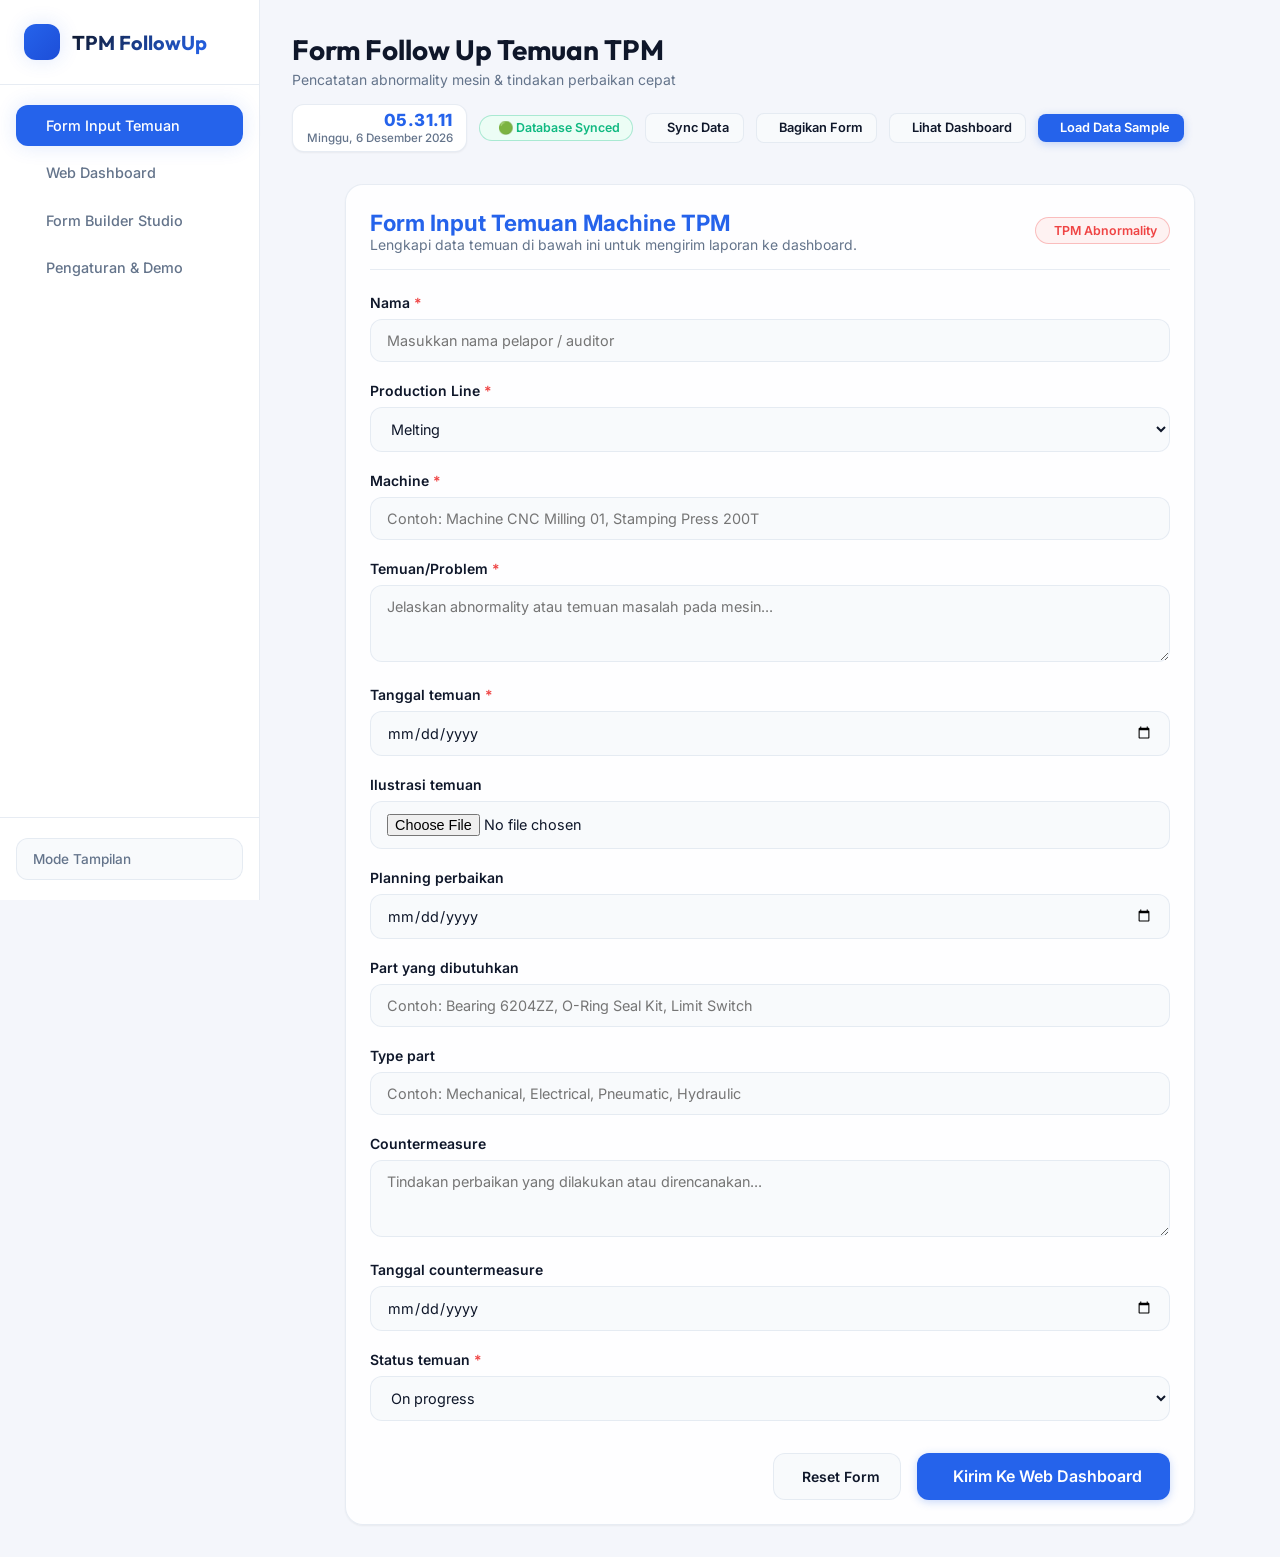
==== commit a4b3199e: "Fix Judgement Status Mascot: Male character, gray maintenance uniform, orange helmet, transparent PN" ====
--- a/index.html
+++ b/index.html
@@ -411,17 +411,17 @@
             </div>
           </div>
 
-          <!-- Judgement Card (O / X) with Transparent Anime Chibi Mascot -->
-          <div class="judgement-card">
-            <div>
+          <!-- Judgement Card (O / X) with Custom User Mascot & Speech Bubble -->
+          <div class="judgement-card" style="padding: 1.25rem; display: flex; align-items: center; justify-content: space-between; gap: 1rem; min-height: 140px;">
+            <div style="flex: 1; min-width: 200px;">
               <h3 style="font-size: 1rem; font-weight: 700; color: var(--text-main); margin-bottom: 0.25rem; display: flex; align-items: center; gap: 0.5rem;">
                 <i data-lucide="shield-check" style="color: var(--primary);"></i> Judgement Status TPM
               </h3>
-              <div id="judgement-status-badge" style="font-size: 1.25rem; font-weight: 800; color: var(--success); margin: 0.2rem 0;">O (OK)</div>
-              <p id="judgement-message" style="font-size: 0.825rem; color: var(--text-muted);">Semua temuan tertanggulangi tepat waktu (&lt; 3 bulan)</p>
-            </div>
-            <div id="judgement-symbol-box" class="judgement-avatar-box">
-              <img id="judgement-avatar-img" src="static/img/chibi_ok.png" onerror="if(typeof CHIBI_MASCOT_OK!='undefined')this.src=CHIBI_MASCOT_OK" alt="TPM Judgement Chibi Mascot" style="width: 85px; height: 85px; object-fit: contain; filter: drop-shadow(0 4px 10px rgba(16, 185, 129, 0.5)); transition: var(--transition);">
+              <div id="judgement-status-badge" style="font-size: 1.3rem; font-weight: 800; color: var(--success); margin: 0.3rem 0;">O (OK)</div>
+              <p id="judgement-message" style="font-size: 0.825rem; color: var(--text-muted); max-width: 260px;">Semua temuan tertanggulangi tepat waktu (&lt; 3 bulan)</p>
+            </div>
+            <div id="judgement-symbol-box" class="judgement-avatar-box" style="flex-shrink: 0; display: flex; align-items: center; justify-content: flex-end;">
+              <img id="judgement-avatar-img" src="static/img/chibi_ok.png" onerror="if(typeof CHIBI_MASCOT_OK!='undefined')this.src=CHIBI_MASCOT_OK" alt="TPM Judgement Chibi Mascot" style="height: 110px; width: auto; max-width: 240px; object-fit: contain; filter: drop-shadow(0 4px 10px rgba(0,0,0,0.3)); transition: var(--transition);">
             </div>
           </div>
         </div>
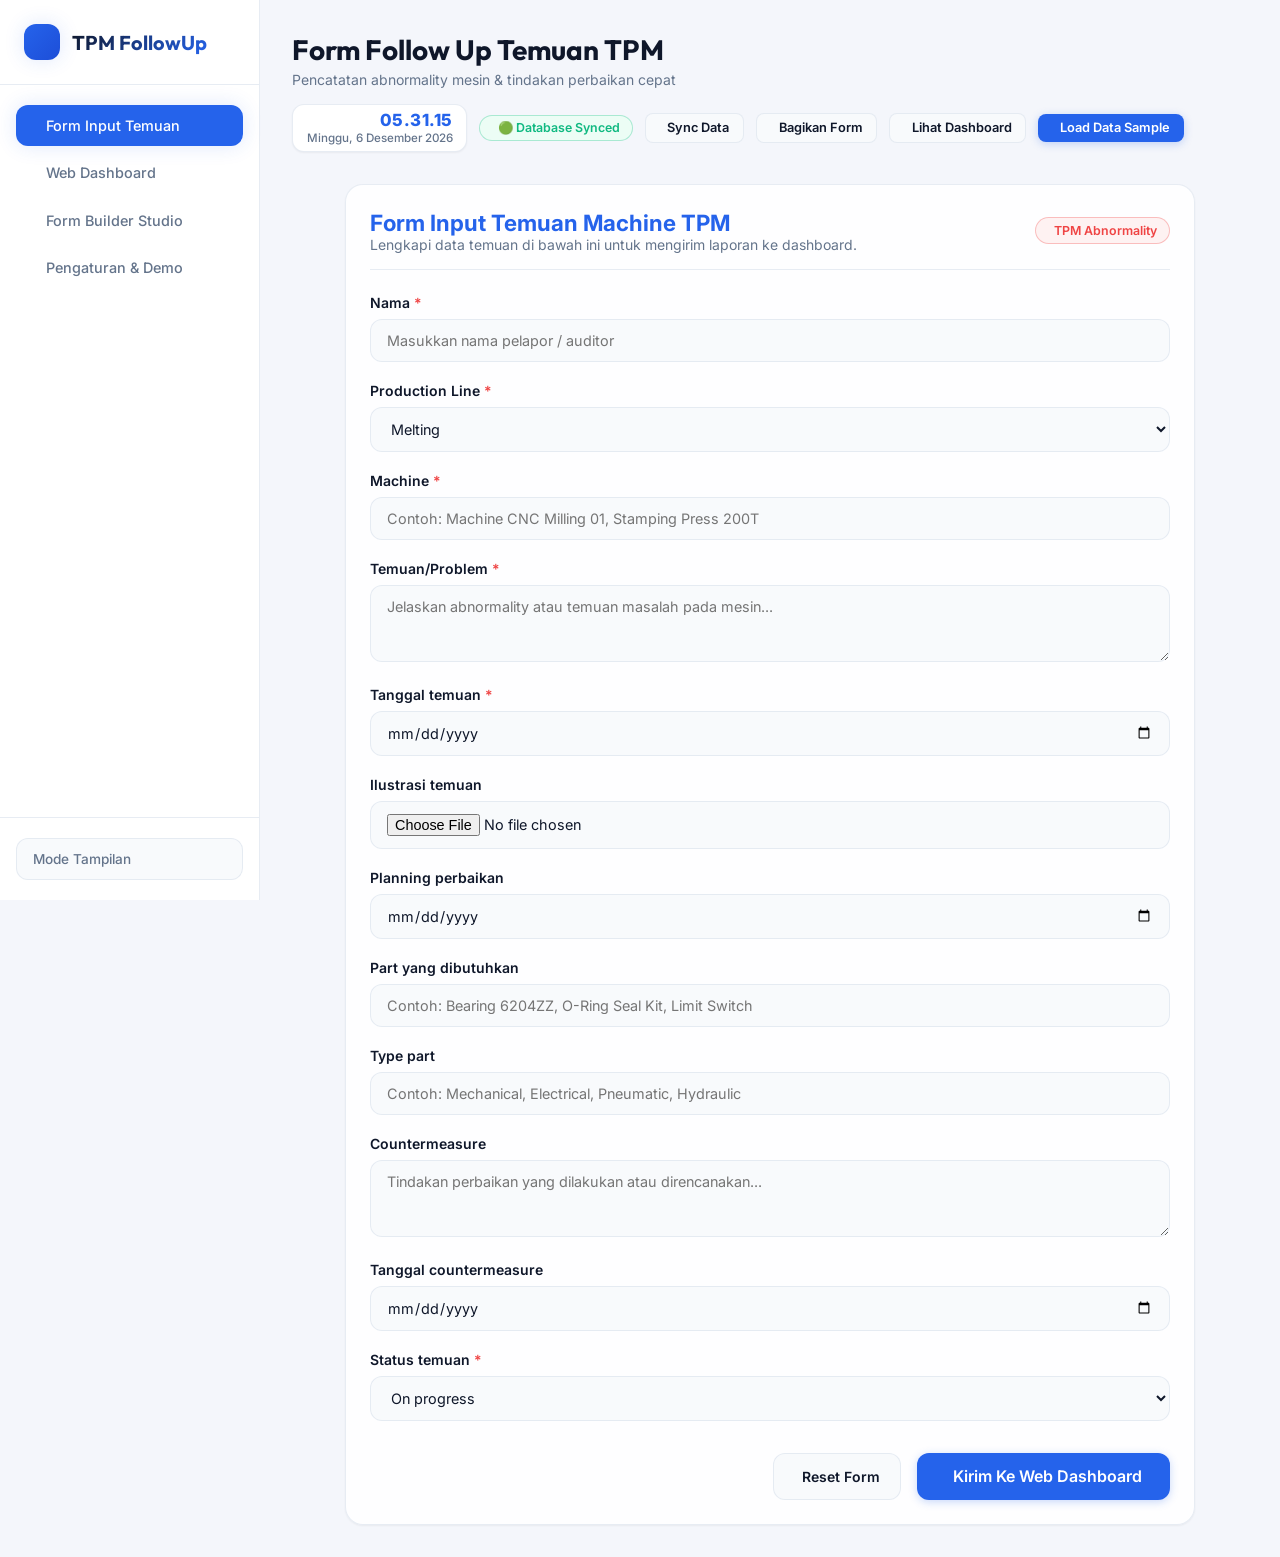
==== commit 724d0a06: "Fix Judgement Status Mascot: Male character, gray maintenance uniform, orange helmet, transparent PN" ====
--- a/index.html
+++ b/index.html
@@ -467,8 +467,9 @@
               <span class="badge badge-closed" style="font-size: 0.75rem;">Performance Rank</span>
             </div>
             <div style="display: grid; grid-template-columns: 140px 1fr; gap: 1rem; align-items: center;">
-              <div style="position: relative; height: 160px; width: 140px;">
+              <div style="position: relative; height: 160px; width: 140px; display: flex; align-items: center; justify-content: center;">
                 <canvas id="chart-status-donut"></canvas>
+                <div id="donut-center-text" style="position: absolute; top: 42%; left: 50%; transform: translate(-50%, -50%); font-size: 1.35rem; font-weight: 800; color: var(--text-main); font-family: 'Outfit', sans-serif; pointer-events: none; text-align: center;">0%</div>
               </div>
               <div>
                 <h4 style="font-size: 0.8rem; font-weight: 700; color: var(--text-muted); margin-bottom: 0.5rem; text-transform: uppercase;">Ranking Achievement Line</h4>
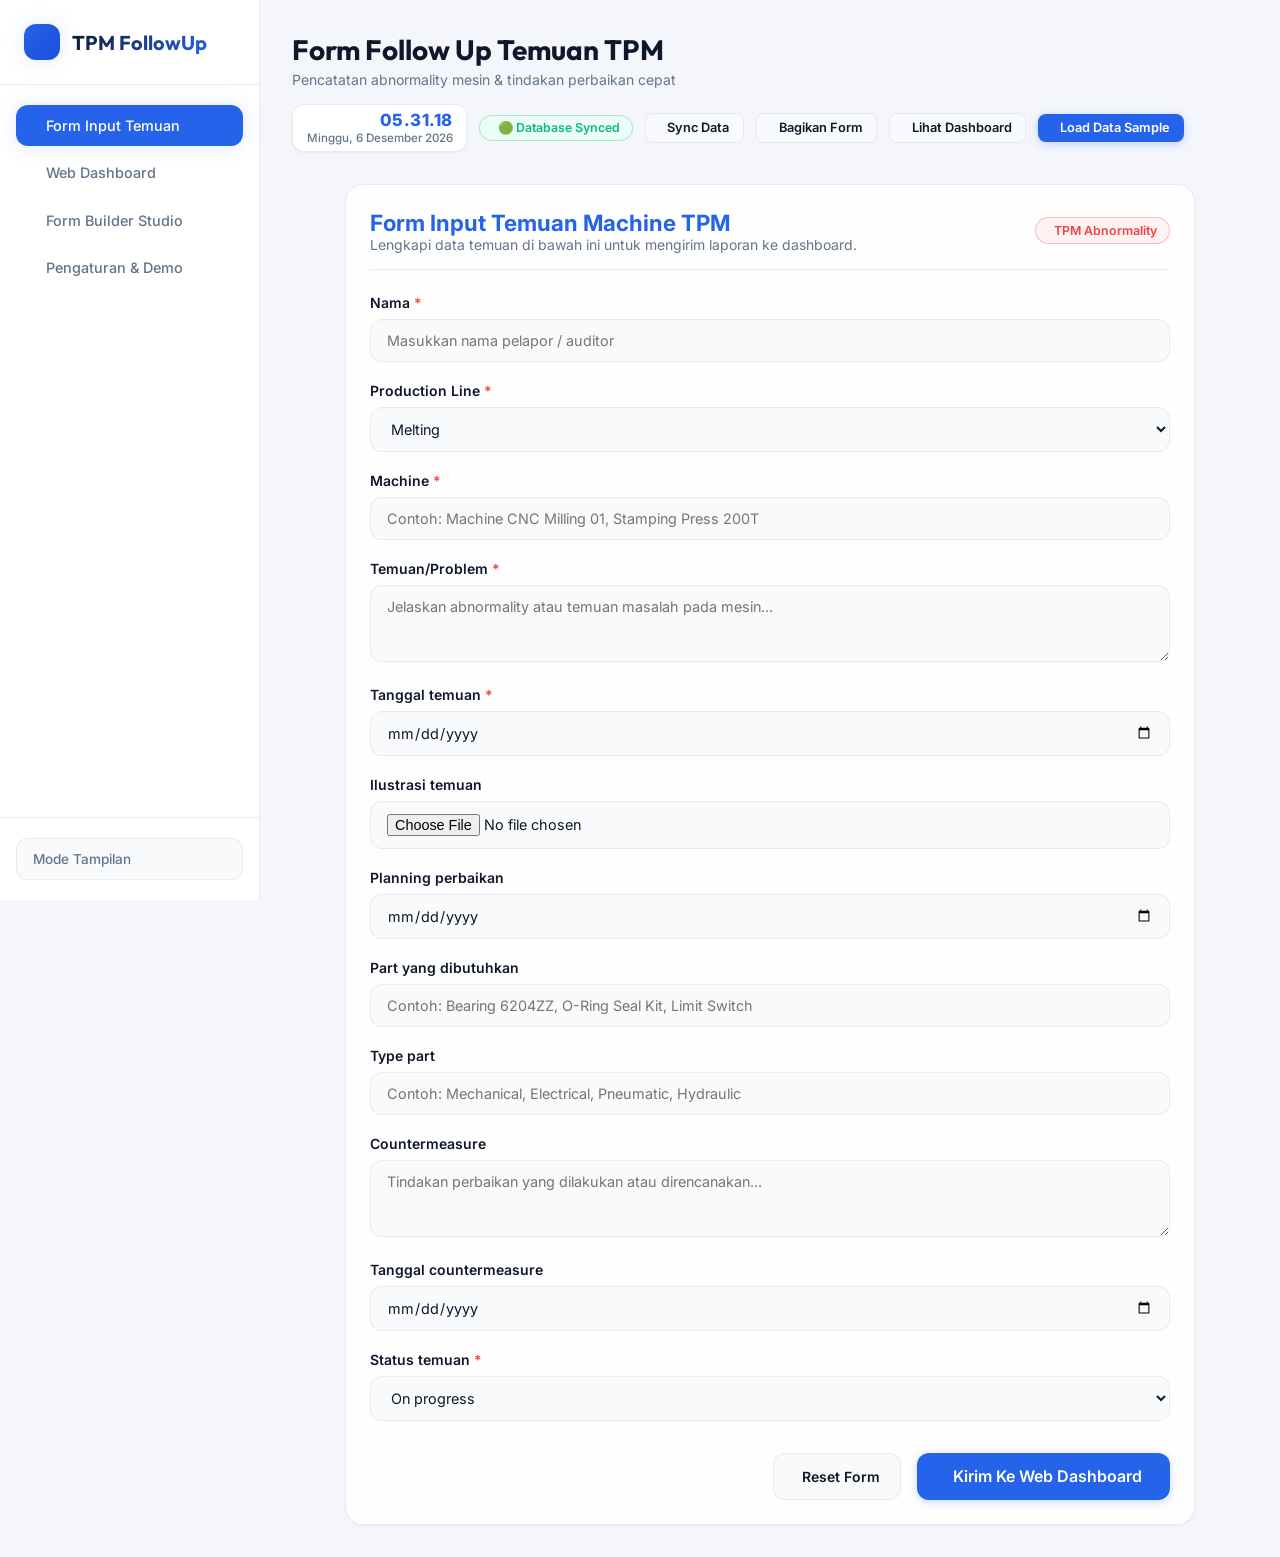
==== commit cc935a8a: "Fix Judgement Status Mascot: Male character, gray maintenance uniform, orange helmet, transparent PN" ====
--- a/index.html
+++ b/index.html
@@ -467,9 +467,8 @@
               <span class="badge badge-closed" style="font-size: 0.75rem;">Performance Rank</span>
             </div>
             <div style="display: grid; grid-template-columns: 140px 1fr; gap: 1rem; align-items: center;">
-              <div style="position: relative; height: 160px; width: 140px; display: flex; align-items: center; justify-content: center;">
+              <div style="position: relative; height: 160px; width: 140px;">
                 <canvas id="chart-status-donut"></canvas>
-                <div id="donut-center-text" style="position: absolute; top: 42%; left: 50%; transform: translate(-50%, -50%); font-size: 1.35rem; font-weight: 800; color: var(--text-main); font-family: 'Outfit', sans-serif; pointer-events: none; text-align: center;">0%</div>
               </div>
               <div>
                 <h4 style="font-size: 0.8rem; font-weight: 700; color: var(--text-muted); margin-bottom: 0.5rem; text-transform: uppercase;">Ranking Achievement Line</h4>
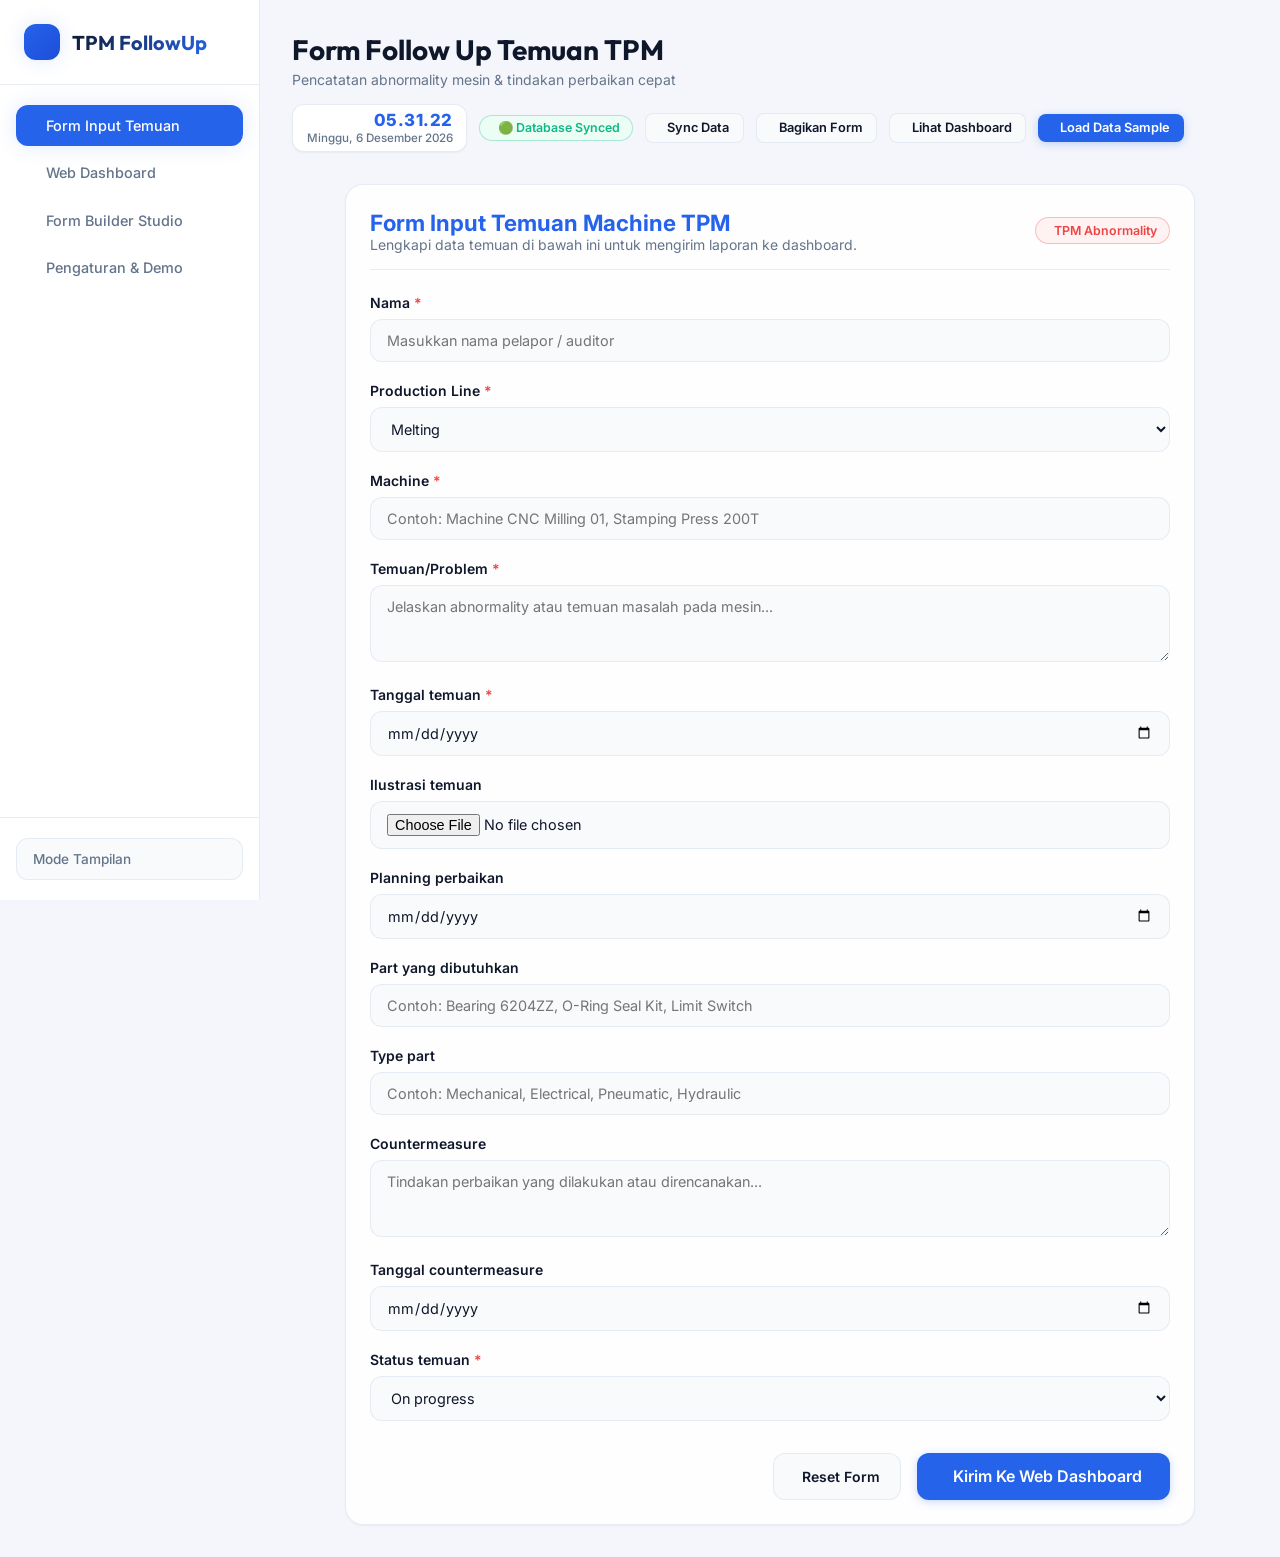
==== commit 12f8c95f: "Security: Add Admin Password Authentication (Toyota123) for Status, Detail, and Delete actions" ====
--- a/index.html
+++ b/index.html
@@ -676,6 +676,38 @@
     </button>
   </div>
 
+  <!-- ADMIN AUTH PASSWORD MODAL -->
+  <div class="modal-overlay" id="admin-auth-modal">
+    <div class="modal-card" style="max-width: 420px; text-align: center;">
+      <div class="modal-header" style="border-bottom: 1px solid var(--border-color); padding-bottom: 0.75rem;">
+        <h3 style="font-size: 1.1rem; color: var(--text-main); display: flex; align-items: center; gap: 0.5rem;">
+          <i data-lucide="lock" style="color: var(--primary);"></i> Verifikasi Password Admin
+        </h3>
+        <button class="btn btn-secondary btn-sm" onclick="closeAdminAuthModal(false)">✕</button>
+      </div>
+      <div style="padding: 1rem 0; text-align: left;">
+        <p style="font-size: 0.85rem; color: var(--text-muted); margin-bottom: 1rem; line-height: 1.5;">
+          Aksi ini memerlukan verifikasi password khusus untuk melakukan update, edit, atau hapus data temuan TPM.
+        </p>
+        <div style="position: relative; margin-bottom: 0.5rem;">
+          <input type="password" id="admin-password-input" class="form-input" placeholder="Masukkan Password Admin..." style="padding-right: 2.5rem;" onkeyup="if(event.key==='Enter') submitAdminPassword()">
+          <button type="button" onclick="toggleAdminPasswordVisibility()" style="position: absolute; right: 8px; top: 50%; transform: translateY(-50%); background: none; border: none; color: var(--text-muted); cursor: pointer; padding: 4px;">
+            <i id="admin-pwd-eye-icon" data-lucide="eye"></i>
+          </button>
+        </div>
+        <div id="admin-password-error" style="display: none; color: var(--danger); font-size: 0.8rem; margin-top: 0.5rem; font-weight: 600;">
+          ❌ Password salah! Akses ditolak.
+        </div>
+      </div>
+      <div style="display: flex; justify-content: flex-end; gap: 0.75rem; border-top: 1px solid var(--border-color); padding-top: 0.75rem;">
+        <button class="btn btn-secondary btn-sm" onclick="closeAdminAuthModal(false)">Batal</button>
+        <button class="btn btn-primary btn-sm" onclick="submitAdminPassword()">
+          <i data-lucide="shield-check"></i> Verifikasi
+        </button>
+      </div>
+    </div>
+  </div>
+
   <!-- DETAIL MODAL -->
   <div class="modal-overlay" id="detail-modal">
     <div class="modal-card">
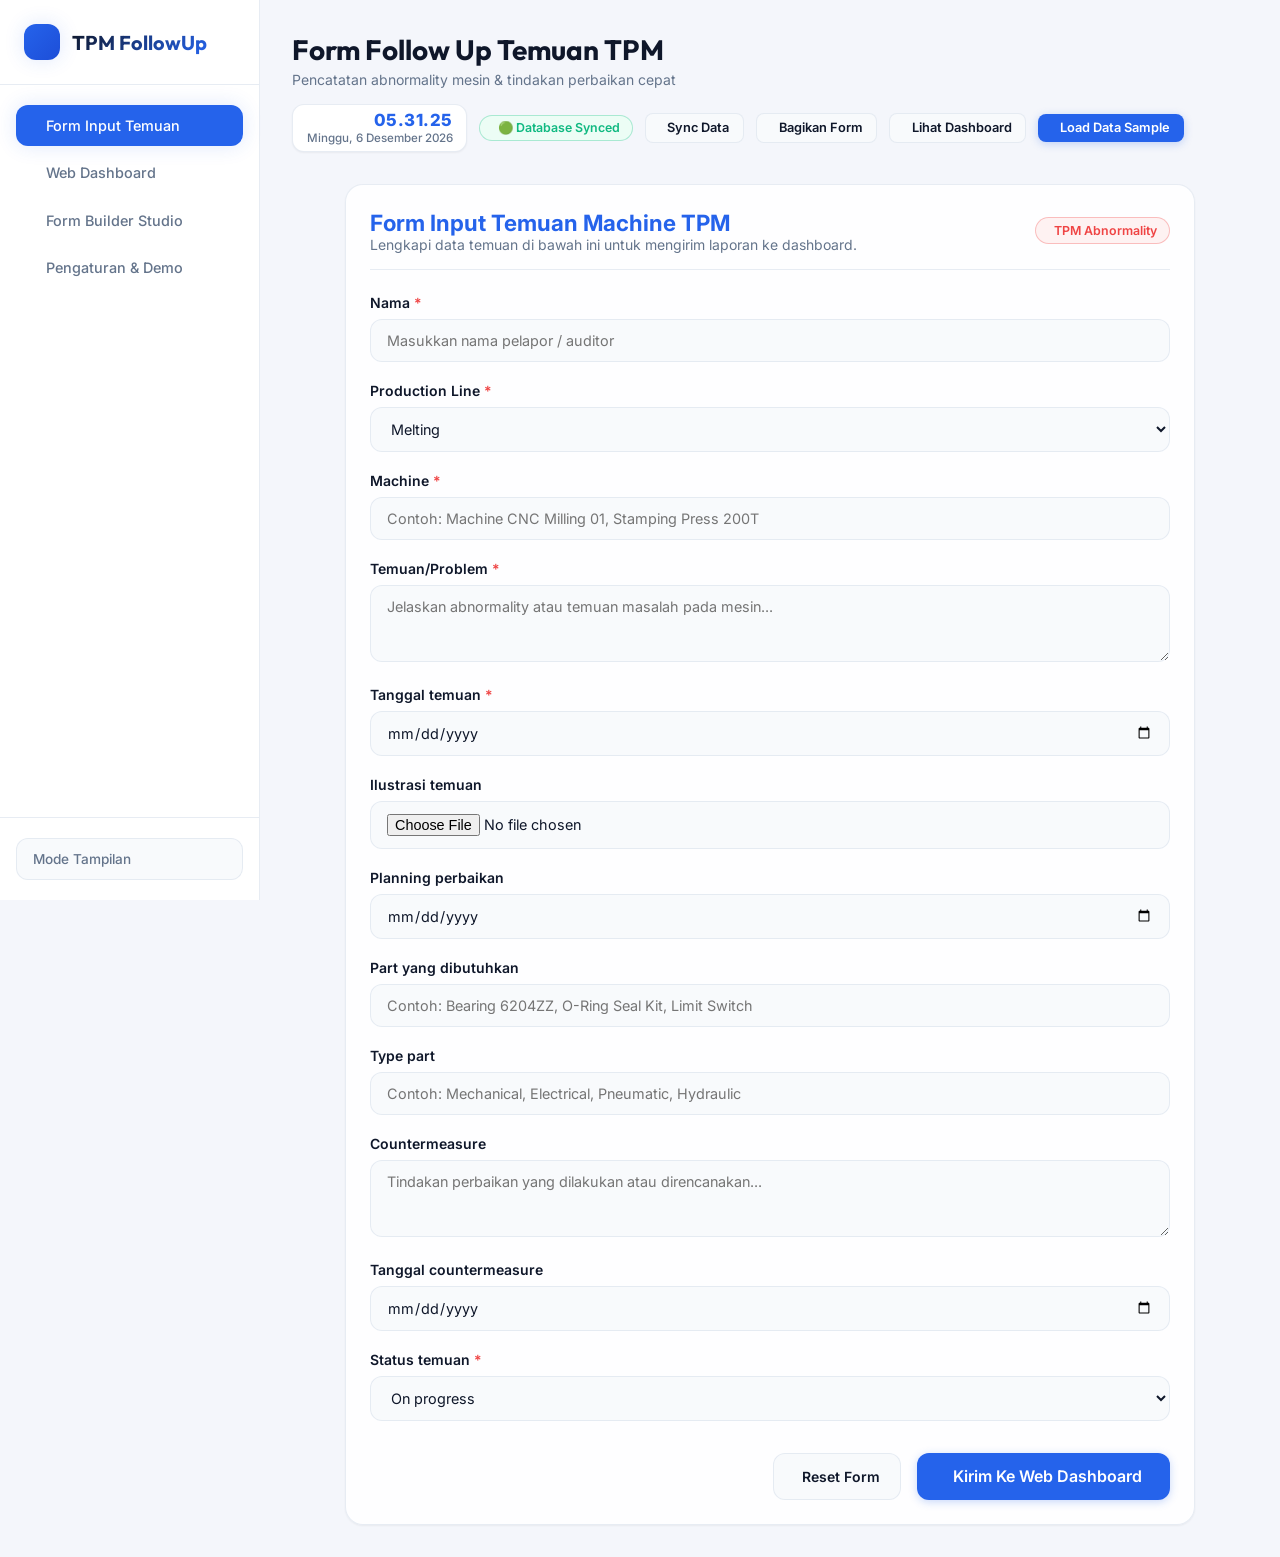
==== commit b782cbef: "Feature: Add Line Filter Dropdown (RCS, Melting, Finishing, Core Making, Moulding, Sand Prep, Die Pr" ====
--- a/index.html
+++ b/index.html
@@ -334,6 +334,20 @@
                 <option value="3">Maret</option>
               </select>
             </div>
+            <div style="display: flex; align-items: center; gap: 0.5rem;">
+              <i data-lucide="layers" style="color: var(--primary); width: 18px; height: 18px;"></i>
+              <span style="font-weight: 600; font-size: 0.85rem; color: var(--text-main);">Line:</span>
+              <select id="line-filter" class="form-select" style="width: auto; font-weight: 700; padding: 0.3rem 0.75rem;" onchange="onDashboardFilterChange()">
+                <option value="ALL">Semua Line (All Lines)</option>
+                <option value="RCS">RCS</option>
+                <option value="Melting">Melting</option>
+                <option value="Finishing">Finishing</option>
+                <option value="Core Making">Core Making</option>
+                <option value="Moulding">Moulding</option>
+                <option value="Sand Preparation">Sand Preparation</option>
+                <option value="Die Press">Die Press</option>
+              </select>
+            </div>
           </div>
           <div style="display: flex; align-items: center; gap: 0.5rem; font-size: 0.8rem; color: var(--text-muted);">
             <i data-lucide="info" style="width: 14px; height: 14px;"></i>
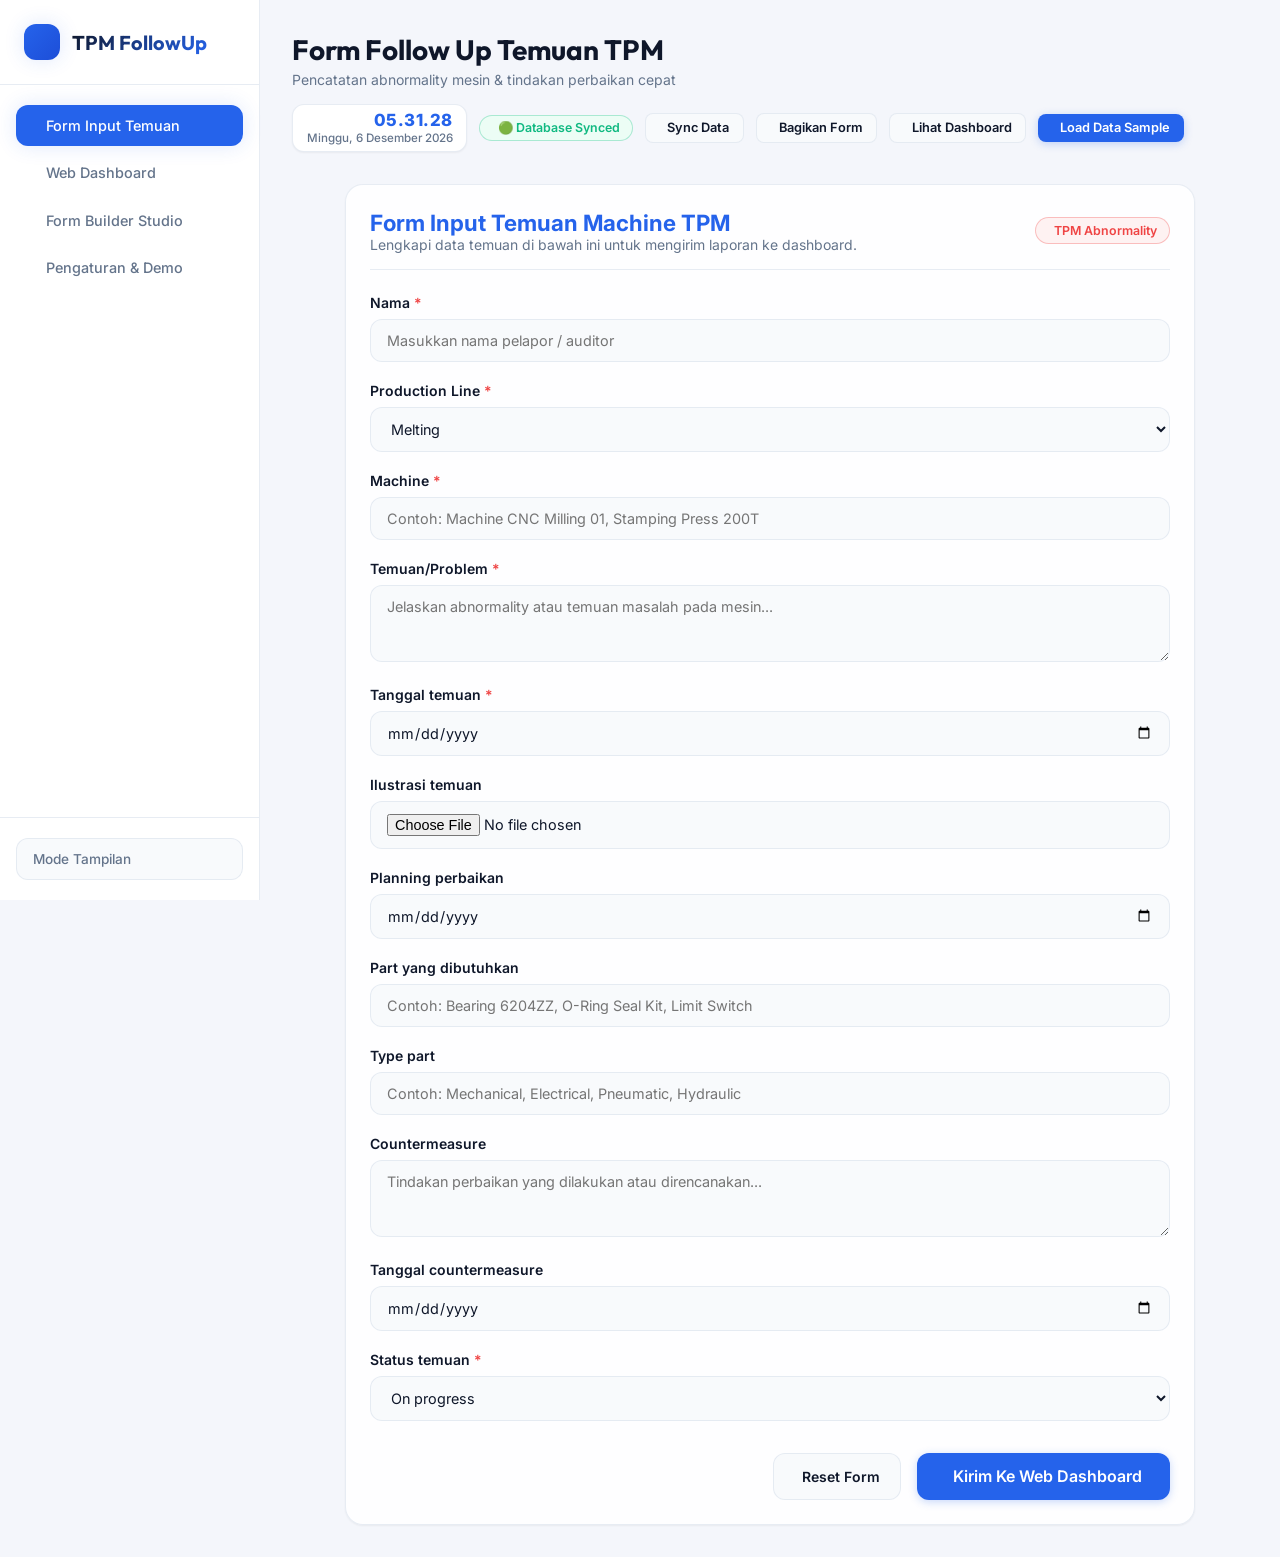
==== commit d052a0ac: "Optimize DB: Auto-compress images client-side & store clean Public Image URLs in Supabase findings d" ====
--- a/index.html
+++ b/index.html
@@ -1,773 +1,773 @@
-<!DOCTYPE html>
-<html lang="id" data-theme="light">
-<head>
-  <meta charset="UTF-8">
-  <meta name="viewport" content="width=device-width, initial-scale=1.0, maximum-scale=1.0, user-scalable=no">
-  <title>FormCraft TPM - Follow Up Temuan TPM & Cloud Dashboard</title>
-  <meta name="description" content="Aplikasi Form Follow Up Temuan TPM Interaktif terintegrasi dengan Real-time Database Synchronization">
-  
-  <!-- Google Fonts -->
-  <link rel="preconnect" href="https://fonts.googleapis.com">
-  <link rel="preconnect" href="https://fonts.gstatic.com" crossorigin>
-  <link href="https://fonts.googleapis.com/css2?family=Inter:wght@300;400;500;600;700&family=Outfit:wght@500;600;700;800&display=swap" rel="stylesheet">
-  
-  <!-- Lucide Icons -->
-  <script src="https://unpkg.com/lucide@latest"></script>
-
-  <!-- Chart.js Data Visualization Engine -->
-  <script src="https://cdn.jsdelivr.net/npm/chart.js"></script>
-
-  <!-- Embedded Stylesheet (Self-Contained for tiiny.site & static web hosting) -->
-  <style>
-    /* ==========================================================================
-       FormCraft TPM - Complete Embedded Stylesheet
-       ========================================================================== */
-    :root {
-      --bg-main: #f4f6fb;
-      --bg-card: rgba(255, 255, 255, 0.85);
-      --bg-card-solid: #ffffff;
-      --bg-glass: rgba(255, 255, 255, 0.7);
-      --bg-sidebar: #ffffff;
-      --bg-input: #f8fafc;
-      --border-color: rgba(226, 232, 240, 0.8);
-      --border-focus: #3b82f6;
-      --text-main: #0f172a;
-      --text-muted: #64748b;
-      --text-light: #94a3b8;
-      --primary: #2563eb;
-      --primary-hover: #1d4ed8;
-      --primary-light: #eff6ff;
-      --success: #10b981;
-      --success-light: #ecfdf5;
-      --warning: #f59e0b;
-      --warning-light: #fffbeb;
-      --danger: #ef4444;
-      --danger-light: #fef2f2;
-      --info: #06b6d4;
-      --info-light: #ecfeff;
-      --shadow-sm: 0 1px 2px 0 rgba(0, 0, 0, 0.05);
-      --shadow-md: 0 4px 6px -1px rgba(0, 0, 0, 0.07), 0 2px 4px -1px rgba(0, 0, 0, 0.04);
-      --shadow-lg: 0 10px 25px -5px rgba(0, 0, 0, 0.1), 0 10px 10px -5px rgba(0, 0, 0, 0.04);
-      --shadow-glow: 0 0 20px rgba(37, 99, 235, 0.15);
-      --radius-sm: 8px;
-      --radius-md: 12px;
-      --radius-lg: 18px;
-      --radius-full: 9999px;
-      --transition: all 0.25s cubic-bezier(0.4, 0, 0.2, 1);
-    }
-
-    [data-theme="dark"] {
-      --bg-main: #0b0f19;
-      --bg-card: rgba(18, 24, 38, 0.8);
-      --bg-card-solid: #121826;
-      --bg-glass: rgba(18, 24, 38, 0.75);
-      --bg-sidebar: #0f172a;
-      --bg-input: #1e293b;
-      --border-color: rgba(51, 65, 85, 0.8);
-      --border-focus: #60a5fa;
-      --text-main: #f8fafc;
-      --text-muted: #94a3b8;
-      --text-light: #64748b;
-      --primary: #3b82f6;
-      --primary-hover: #60a5fa;
-      --primary-light: rgba(59, 130, 246, 0.15);
-      --success-light: rgba(16, 185, 129, 0.15);
-      --warning-light: rgba(245, 158, 11, 0.15);
-      --danger-light: rgba(239, 68, 68, 0.15);
-      --info-light: rgba(6, 182, 212, 0.15);
-      --shadow-sm: 0 1px 2px 0 rgba(0, 0, 0, 0.3);
-      --shadow-md: 0 4px 6px -1px rgba(0, 0, 0, 0.4);
-      --shadow-lg: 0 10px 25px -5px rgba(0, 0, 0, 0.5);
-    }
-
-    * { margin: 0; padding: 0; box-sizing: border-box; font-family: 'Inter', system-ui, -apple-system, sans-serif; }
-    body { background-color: var(--bg-main); color: var(--text-main); min-height: 100vh; overflow-x: hidden; transition: background-color 0.3s ease; }
-    .app-container { display: flex; min-height: 100vh; }
-    .sidebar { width: 260px; background: var(--bg-sidebar); border-right: 1px solid var(--border-color); display: flex; flex-direction: column; position: fixed; top: 0; bottom: 0; left: 0; z-index: 100; transition: var(--transition); }
-    .sidebar-header { padding: 1.5rem; display: flex; align-items: center; gap: 0.75rem; border-bottom: 1px solid var(--border-color); }
-    .brand-icon { width: 36px; height: 36px; background: linear-gradient(135deg, var(--primary), #1d4ed8); border-radius: var(--radius-md); display: flex; align-items: center; justify-content: center; color: white; box-shadow: var(--shadow-glow); }
-    .brand-title { font-family: 'Outfit', sans-serif; font-weight: 700; font-size: 1.25rem; background: linear-gradient(135deg, var(--text-main), var(--primary)); -webkit-background-clip: text; -webkit-text-fill-color: transparent; }
-    .sidebar-nav { padding: 1.25rem 1rem; display: flex; flex-direction: column; gap: 0.4rem; flex: 1; }
-    .nav-item { display: flex; align-items: center; gap: 0.85rem; padding: 0.75rem 1rem; border-radius: var(--radius-md); color: var(--text-muted); text-decoration: none; font-weight: 500; font-size: 0.9rem; transition: var(--transition); cursor: pointer; border: none; background: transparent; width: 100%; text-align: left; }
-    .nav-item:hover { background: var(--primary-light); color: var(--primary); }
-    .nav-item.active { background: var(--primary); color: white; box-shadow: var(--shadow-glow); }
-    .sidebar-footer { padding: 1.25rem 1rem; border-top: 1px solid var(--border-color); }
-    .theme-toggle { display: flex; align-items: center; justify-content: space-between; padding: 0.75rem 1rem; background: var(--bg-input); border-radius: var(--radius-md); cursor: pointer; color: var(--text-muted); font-size: 0.85rem; font-weight: 500; border: 1px solid var(--border-color); }
-    .main-content { flex: 1; margin-left: 260px; padding: 2rem; max-width: calc(100vw - 260px); transition: var(--transition); }
-    .top-header { display: flex; align-items: center; justify-content: space-between; margin-bottom: 2rem; gap: 1rem; flex-wrap: wrap; }
-    .header-title h1 { font-family: 'Outfit', sans-serif; font-size: 1.75rem; font-weight: 700; color: var(--text-main); }
-    .header-title p { font-size: 0.875rem; color: var(--text-muted); margin-top: 0.25rem; }
-    .header-actions { display: flex; align-items: center; gap: 0.75rem; flex-wrap: wrap; }
-    
-    /* Real-Time Clock Widget */
-    .clock-widget {
-      display: flex; flex-direction: column; align-items: flex-end; justify-content: center;
-      padding: 0.35rem 0.85rem; background: var(--bg-card-solid); border: 1px solid var(--border-color);
-      border-radius: var(--radius-md); font-family: 'Outfit', sans-serif; box-shadow: var(--shadow-sm);
-    }
-    .clock-time { font-size: 1.05rem; font-weight: 800; color: var(--primary); letter-spacing: 0.5px; line-height: 1.1; }
-    .clock-date { font-size: 0.725rem; font-weight: 500; color: var(--text-muted); margin-top: 2px; }
-
-    .card { background: var(--bg-card); backdrop-filter: blur(12px); border: 1px solid var(--border-color); border-radius: var(--radius-lg); padding: 1.5rem; box-shadow: var(--shadow-sm); transition: var(--transition); }
-    .card:hover { box-shadow: var(--shadow-md); }
-    .btn { display: inline-flex; align-items: center; justify-content: center; gap: 0.5rem; padding: 0.6rem 1.25rem; border-radius: var(--radius-md); font-weight: 600; font-size: 0.875rem; cursor: pointer; transition: var(--transition); border: none; text-decoration: none; }
-    .btn-primary { background: var(--primary); color: white; box-shadow: 0 2px 8px rgba(37, 99, 235, 0.25); }
-    .btn-primary:hover { background: var(--primary-hover); transform: translateY(-1px); }
-    .btn-secondary { background: var(--bg-input); color: var(--text-main); border: 1px solid var(--border-color); }
-    .btn-secondary:hover { background: var(--border-color); }
-    .btn-danger { background: var(--danger-light); color: var(--danger); border: 1px solid rgba(239, 68, 68, 0.3); }
-    .btn-danger:hover { background: var(--danger); color: white; }
-    .btn-sm { padding: 0.4rem 0.85rem; font-size: 0.8rem; border-radius: var(--radius-sm); }
-    .btn-lg { padding: 0.85rem 1.75rem; font-size: 1rem; border-radius: var(--radius-md); }
-    
-    .form-group { margin-bottom: 1.25rem; }
-    .form-label { display: block; font-size: 0.875rem; font-weight: 600; color: var(--text-main); margin-bottom: 0.5rem; }
-    .form-label .required { color: var(--danger); }
-    .form-input, .form-select, .form-textarea { width: 100%; padding: 0.75rem 1rem; background: var(--bg-input); border: 1px solid var(--border-color); border-radius: var(--radius-md); color: var(--text-main); font-size: 0.9rem; transition: var(--transition); outline: none; }
-    .form-input:focus, .form-select:focus, .form-textarea:focus { border-color: var(--border-focus); box-shadow: 0 0 0 3px rgba(37, 99, 235, 0.15); }
-    
-    .metrics-grid { display: grid; grid-template-columns: repeat(auto-fit, minmax(220px, 1fr)); gap: 1.25rem; margin-bottom: 1.5rem; }
-    .metric-card { background: var(--bg-card); border: 1px solid var(--border-color); border-radius: var(--radius-lg); padding: 1.25rem; display: flex; align-items: center; gap: 1rem; box-shadow: var(--shadow-sm); }
-    .metric-icon { width: 48px; height: 48px; border-radius: var(--radius-md); display: flex; align-items: center; justify-content: center; color: white; font-size: 1.25rem; flex-shrink: 0; }
-    .metric-icon.blue { background: linear-gradient(135deg, #2563eb, #1d4ed8); }
-    .metric-icon.yellow { background: linear-gradient(135deg, #f59e0b, #d97706); }
-    .metric-icon.green { background: linear-gradient(135deg, #10b981, #047857); }
-    .metric-icon.red { background: linear-gradient(135deg, #ef4444, #b91c1c); }
-    .metric-info span { font-size: 0.825rem; color: var(--text-muted); font-weight: 500; }
-    .metric-info h3 { font-size: 1.6rem; color: var(--text-main); margin-top: 0.1rem; }
-
-    /* Judgement Symbols & Anime Mascot Card */
-    .judgement-card { background: var(--bg-card); backdrop-filter: blur(12px); border: 1px solid var(--border-color); border-radius: var(--radius-lg); padding: 1.25rem; box-shadow: var(--shadow-sm); display: flex; align-items: center; justify-content: space-between; gap: 1rem; transition: var(--transition); }
-    .judgement-card:hover { box-shadow: var(--shadow-md); }
-    .judgement-avatar-box { width: 75px; height: 75px; flex-shrink: 0; display: flex; align-items: center; justify-content: center; }
-
-    /* Ranking List */
-    .ranking-list { display: flex; flex-direction: column; gap: 0.5rem; }
-    .ranking-item { display: flex; align-items: center; gap: 0.6rem; padding: 0.4rem 0.6rem; background: var(--bg-input); border-radius: var(--radius-md); border: 1px solid var(--border-color); }
-    .rank-badge { width: 24px; height: 24px; border-radius: 50%; background: var(--primary-light); color: var(--primary); display: flex; align-items: center; justify-content: center; font-weight: 700; font-size: 0.75rem; flex-shrink: 0; }
-    .rank-badge.top-1 { background: #fef3c7; color: #d97706; border: 1px solid #f59e0b; }
-    .rank-badge.top-2 { background: #e2e8f0; color: #475569; border: 1px solid #94a3b8; }
-    .rank-badge.top-3 { background: #ffedd5; color: #c2410c; border: 1px solid #fb923c; }
-
-    .overdue-item { padding: 0.85rem; background: var(--danger-light); border: 1px solid rgba(239,68,68,0.25); border-radius: var(--radius-md); margin-bottom: 0.6rem; }
-
-    .table-container { overflow-x: auto; border-radius: var(--radius-md); border: 1px solid var(--border-color); }
-    .data-table { width: 100%; border-collapse: collapse; text-align: left; font-size: 0.9rem; }
-    .data-table th { background: var(--bg-input); padding: 1rem 1.25rem; font-weight: 600; color: var(--text-muted); border-bottom: 1px solid var(--border-color); white-space: nowrap; }
-    .data-table td { padding: 1rem 1.25rem; border-bottom: 1px solid var(--border-color); color: var(--text-main); vertical-align: middle; }
-    .badge { display: inline-flex; align-items: center; gap: 0.35rem; padding: 0.3rem 0.75rem; border-radius: var(--radius-full); font-size: 0.775rem; font-weight: 600; }
-    .badge-open { background: var(--danger-light); color: var(--danger); border: 1px solid rgba(239, 68, 68, 0.3); }
-    .badge-onprogress { background: var(--warning-light); color: var(--warning); border: 1px solid rgba(245, 158, 11, 0.3); }
-    .badge-closed { background: var(--success-light); color: var(--success); border: 1px solid rgba(16, 185, 129, 0.3); }
-    .builder-layout { display: grid; grid-template-columns: 280px 1fr 300px; gap: 1.5rem; }
-    .elements-toolbox, .field-inspector { background: var(--bg-card); border: 1px solid var(--border-color); border-radius: var(--radius-lg); padding: 1.25rem; height: fit-content; }
-    .toolbox-title { font-size: 1rem; margin-bottom: 1rem; color: var(--text-main); padding-bottom: 0.5rem; border-bottom: 1px solid var(--border-color); }
-    .tool-item { display: flex; align-items: center; gap: 0.75rem; padding: 0.75rem 0.9rem; background: var(--bg-input); border: 1px solid var(--border-color); border-radius: var(--radius-md); margin-bottom: 0.6rem; cursor: pointer; font-size: 0.875rem; font-weight: 500; }
-    .canvas-area { background: var(--bg-card); border: 2px dashed var(--border-color); border-radius: var(--radius-lg); padding: 2rem; min-height: 500px; }
-    .canvas-field { position: relative; background: var(--bg-card-solid); border: 1.5px solid var(--border-color); border-radius: var(--radius-md); padding: 1.25rem; margin-bottom: 1rem; }
-    .modal-overlay { position: fixed; top: 0; left: 0; right: 0; bottom: 0; background: rgba(0, 0, 0, 0.6); backdrop-filter: blur(6px); display: flex; align-items: center; justify-content: center; z-index: 1000; opacity: 0; visibility: hidden; transition: var(--transition); }
-    .modal-overlay.active { opacity: 1; visibility: visible; }
-    .modal-card { background: var(--bg-card-solid); border: 1px solid var(--border-color); border-radius: var(--radius-lg); width: 90%; max-width: 650px; max-height: 90vh; overflow-y: auto; padding: 2rem; box-shadow: var(--shadow-lg); transform: translateY(20px); transition: var(--transition); }
-    .modal-overlay.active .modal-card { transform: translateY(0); }
-    .modal-header { display: flex; justify-content: space-between; align-items: center; margin-bottom: 1.5rem; padding-bottom: 1rem; border-bottom: 1px solid var(--border-color); }
-    .toast-container { position: fixed; bottom: 2rem; right: 2rem; display: flex; flex-direction: column; gap: 0.75rem; z-index: 1100; }
-    .toast { background: var(--bg-card-solid); border: 1px solid var(--border-color); border-left: 4px solid var(--primary); border-radius: var(--radius-md); padding: 1rem 1.25rem; box-shadow: var(--shadow-lg); display: flex; align-items: center; gap: 0.85rem; min-width: 300px; }
-    .mobile-nav-bar { display: none; }
-    .mobile-card-list { display: none; }
-    @media (max-width: 1024px) { .builder-layout { grid-template-columns: 1fr; } }
-    @media (max-width: 768px) {
-      .sidebar { display: none; }
-      .main-content { margin-left: 0; padding: 1.25rem 1rem 90px 1rem; max-width: 100%; }
-      .top-header { flex-direction: column; align-items: flex-start; gap: 1rem; margin-bottom: 1.25rem; background: var(--bg-card); padding: 1rem; border-radius: var(--radius-lg); border: 1px solid var(--border-color); }
-      .header-title h1 { font-size: 1.35rem; }
-      .header-title p { font-size: 0.825rem; }
-      .header-actions { width: 100%; justify-content: space-between; flex-wrap: wrap; }
-      .header-actions .btn { flex: 1; font-size: 0.8rem; padding: 0.6rem 0.5rem; }
-      .metrics-grid { grid-template-columns: 1fr 1fr; gap: 0.85rem; margin-bottom: 1.25rem; }
-      .metric-card { padding: 1rem; gap: 0.75rem; flex-direction: column; align-items: flex-start; }
-      .metric-icon { width: 40px; height: 40px; }
-      .metric-info h3 { font-size: 1.35rem; }
-      .mobile-nav-bar { display: flex; position: fixed; bottom: 0; left: 0; right: 0; height: 65px; background: var(--bg-sidebar); border-top: 1px solid var(--border-color); box-shadow: 0 -4px 20px rgba(0,0,0,0.1); z-index: 1000; backdrop-filter: blur(12px); justify-content: space-around; align-items: center; padding: 0 0.5rem; }
-      .mobile-nav-item { display: flex; flex-direction: column; align-items: center; justify-content: center; gap: 0.25rem; background: none; border: none; color: var(--text-muted); font-size: 0.7rem; font-weight: 600; cursor: pointer; flex: 1; height: 100%; }
-      .mobile-nav-item.active { color: var(--primary); }
-      .table-container { display: none; }
-      .mobile-card-list { display: flex; flex-direction: column; gap: 1rem; }
-      .mobile-response-card { background: var(--bg-card-solid); border: 1px solid var(--border-color); border-radius: var(--radius-md); padding: 1.1rem; box-shadow: var(--shadow-sm); display: flex; flex-direction: column; gap: 0.75rem; }
-      .mobile-card-header { display: flex; justify-content: space-between; align-items: center; }
-      .mobile-card-title { font-weight: 700; font-size: 1rem; color: var(--text-main); }
-      .mobile-card-detail { font-size: 0.85rem; color: var(--text-muted); line-height: 1.5; }
-      .form-input, .form-select, .form-textarea { font-size: 16px !important; }
-      .card { padding: 1.25rem; }
-    }
-  </style>
-</head>
-<body>
-
-  <div class="app-container">
-    <!-- Sidebar Navigation -->
-    <aside class="sidebar">
-      <div class="sidebar-header">
-        <div class="brand-icon">
-          <i data-lucide="wrench"></i>
-        </div>
-        <span class="brand-title">TPM FollowUp</span>
-      </div>
-
-      <nav class="sidebar-nav">
-        <button class="nav-item active" onclick="switchTab('filler')" id="nav-filler">
-          <i data-lucide="file-input"></i>
-          <span>Form Input Temuan</span>
-        </button>
-
-        <button class="nav-item" onclick="switchTab('dashboard')" id="nav-dashboard">
-          <i data-lucide="layout-dashboard"></i>
-          <span>Web Dashboard</span>
-        </button>
-
-        <button class="nav-item" onclick="switchTab('builder')" id="nav-builder">
-          <i data-lucide="layers"></i>
-          <span>Form Builder Studio</span>
-        </button>
-
-        <button class="nav-item" onclick="switchTab('settings')" id="nav-settings">
-          <i data-lucide="settings"></i>
-          <span>Pengaturan & Demo</span>
-        </button>
-      </nav>
-
-      <div class="sidebar-footer">
-        <div class="theme-toggle" onclick="toggleTheme()">
-          <span>Mode Tampilan</span>
-          <i data-lucide="moon" id="theme-icon"></i>
-        </div>
-      </div>
-    </aside>
-
-    <!-- Main Content Body -->
-    <main class="main-content">
-      
-      <!-- TOP HEADER -->
-      <header class="top-header">
-        <div class="header-title">
-          <h1 id="page-title">Form Follow Up Temuan TPM</h1>
-          <p id="page-subtitle">Pencatatan abnormality mesin & tindakan perbaikan cepat</p>
-        </div>
-
-        <div class="header-actions">
-          <div class="clock-widget">
-            <span id="realtime-clock" class="clock-time">--:--:--</span>
-            <span id="realtime-date" class="clock-date">-- --- ----</span>
-          </div>
-
-          <span id="cloud-sync-badge" class="badge badge-closed"><i data-lucide="cloud"></i> 🟢 Database Synced</span>
-          <button class="btn btn-secondary btn-sm" onclick="syncFromBackend()" id="btn-sync-cloud" title="Sync Real-time Database Data">
-            <i data-lucide="refresh-cw"></i> Sync Data
-          </button>
-          <button class="btn btn-secondary btn-sm" onclick="openShareModal()">
-            <i data-lucide="share-2"></i> Bagikan Form
-          </button>
-          <button class="btn btn-secondary btn-sm" onclick="switchTab('dashboard')">
-            <i data-lucide="eye"></i> Lihat Dashboard
-          </button>
-          <button class="btn btn-primary btn-sm" onclick="loadSampleData()">
-            <i data-lucide="sparkles"></i> Load Data Sample
-          </button>
-        </div>
-      </header>
-
-      <!-- TAB 1: FORM FILLER / ISIAN FORM -->
-      <section id="tab-filler" class="tab-page">
-        <div class="card" style="max-width: 850px; margin: 0 auto;">
-          <div style="display: flex; justify-content: space-between; align-items: center; margin-bottom: 1.5rem; padding-bottom: 1rem; border-bottom: 1px solid var(--border-color);">
-            <div>
-              <h2 style="font-size: 1.4rem; color: var(--primary);">Form Input Temuan Machine TPM</h2>
-              <p style="font-size: 0.875rem; color: var(--text-muted);">Lengkapi data temuan di bawah ini untuk mengirim laporan ke dashboard.</p>
-            </div>
-            <span class="badge badge-open"><i data-lucide="alert-triangle"></i> TPM Abnormality</span>
-          </div>
-
-          <form id="tpm-submit-form" onsubmit="handleFormSubmit(event)">
-            <div id="dynamic-form-fields">
-              <!-- Rendered dynamically by JavaScript -->
-            </div>
-
-            <div class="form-actions-bar" style="margin-top: 2rem; display: flex; justify-content: flex-end; gap: 1rem;">
-              <button type="reset" class="btn btn-secondary">
-                <i data-lucide="rotate-ccw"></i> Reset Form
-              </button>
-              <button type="button" id="btn-submit-tpm" onclick="submitTpmForm()" class="btn btn-primary btn-lg" style="touch-action: manipulation; -webkit-tap-highlight-color: transparent;">
-                <i data-lucide="send"></i> Kirim Ke Web Dashboard
-              </button>
-            </div>
-          </form>
-        </div>
-      </section>
-
-      <!-- TAB 2: WEB DASHBOARD MONITORING -->
-      <section id="tab-dashboard" class="tab-page" style="display: none;">
-        
-        <!-- FY & Month Toolbar -->
-        <div class="fy-toolbar" style="display: flex; flex-wrap: wrap; gap: 1rem; align-items: center; justify-content: space-between; margin-bottom: 1.25rem; background: var(--bg-card); padding: 0.85rem 1.25rem; border-radius: var(--radius-lg); border: 1px solid var(--border-color); box-shadow: var(--shadow-sm);">
-          <div style="display: flex; align-items: center; gap: 1.25rem; flex-wrap: wrap;">
-            <div style="display: flex; align-items: center; gap: 0.5rem;">
-              <i data-lucide="calendar" style="color: var(--primary); width: 18px; height: 18px;"></i>
-              <span style="font-weight: 600; font-size: 0.85rem; color: var(--text-main);">Fiscal Year:</span>
-              <select id="fy-filter" class="form-select" style="width: auto; font-weight: 700; padding: 0.3rem 0.75rem;" onchange="onDashboardFilterChange()">
-                <!-- Populated dynamically -->
-              </select>
-            </div>
-            <div style="display: flex; align-items: center; gap: 0.5rem;">
-              <span style="font-weight: 600; font-size: 0.85rem; color: var(--text-main);">Bulan:</span>
-              <select id="month-filter" class="form-select" style="width: auto; font-weight: 700; padding: 0.3rem 0.75rem;" onchange="onDashboardFilterChange()">
-                <option value="ALL">Semua Bulan (Full FY)</option>
-                <option value="4">April</option>
-                <option value="5">Mei</option>
-                <option value="6">Juni</option>
-                <option value="7">Juli</option>
-                <option value="8">Agustus</option>
-                <option value="9">September</option>
-                <option value="10">Oktober</option>
-                <option value="11">November</option>
-                <option value="12">Desember</option>
-                <option value="1">Januari</option>
-                <option value="2">Februari</option>
-                <option value="3">Maret</option>
-              </select>
-            </div>
-            <div style="display: flex; align-items: center; gap: 0.5rem;">
-              <i data-lucide="layers" style="color: var(--primary); width: 18px; height: 18px;"></i>
-              <span style="font-weight: 600; font-size: 0.85rem; color: var(--text-main);">Line:</span>
-              <select id="line-filter" class="form-select" style="width: auto; font-weight: 700; padding: 0.3rem 0.75rem;" onchange="onDashboardFilterChange()">
-                <option value="ALL">Semua Line (All Lines)</option>
-                <option value="RCS">RCS</option>
-                <option value="Melting">Melting</option>
-                <option value="Finishing">Finishing</option>
-                <option value="Core Making">Core Making</option>
-                <option value="Moulding">Moulding</option>
-                <option value="Sand Preparation">Sand Preparation</option>
-                <option value="Die Press">Die Press</option>
-              </select>
-            </div>
-          </div>
-          <div style="display: flex; align-items: center; gap: 0.5rem; font-size: 0.8rem; color: var(--text-muted);">
-            <i data-lucide="info" style="width: 14px; height: 14px;"></i>
-            <span>Periode Fisikal: <strong>April → Maret</strong></span>
-          </div>
-        </div>
-
-        <!-- 6 KPI Cards Grid -->
-        <div class="metrics-grid" style="display: grid; grid-template-columns: repeat(auto-fit, minmax(160px, 1fr)); gap: 1rem; margin-bottom: 1.25rem;">
-          <div class="metric-card">
-            <div class="metric-icon blue"><i data-lucide="file-check"></i></div>
-            <div class="metric-info">
-              <span>Total Temuan</span>
-              <h3 id="stat-total">0</h3>
-            </div>
-          </div>
-
-          <div class="metric-card">
-            <div class="metric-icon yellow"><i data-lucide="clock"></i></div>
-            <div class="metric-info">
-              <span>On Progress</span>
-              <h3 id="stat-progress">0</h3>
-            </div>
-          </div>
-
-          <div class="metric-card">
-            <div class="metric-icon green"><i data-lucide="check-circle-2"></i></div>
-            <div class="metric-info">
-              <span>Closed</span>
-              <h3 id="stat-closed">0</h3>
-            </div>
-          </div>
-
-          <div class="metric-card">
-            <div class="metric-icon blue"><i data-lucide="pie-chart"></i></div>
-            <div class="metric-info">
-              <span>Completion Rate</span>
-              <h3 id="stat-rate">0%</h3>
-            </div>
-          </div>
-
-          <div class="metric-card" id="card-stat-overdue">
-            <div class="metric-icon red" id="icon-stat-overdue"><i data-lucide="alert-triangle"></i></div>
-            <div class="metric-info">
-              <span>Overdue >3 Bulan</span>
-              <h3 id="stat-overdue">0</h3>
-            </div>
-          </div>
-
-          <div class="metric-card">
-            <div class="metric-icon green"><i data-lucide="timer"></i></div>
-            <div class="metric-info">
-              <span>Avg Closure</span>
-              <h3 id="stat-avg-closure">-</h3>
-            </div>
-          </div>
-        </div>
-
-        <!-- Performance & Judgement Row -->
-        <div class="perf-judgement-grid" style="display: grid; grid-template-columns: 1fr 1fr; gap: 1.25rem; margin-bottom: 1.25rem;">
-          <!-- Progress Penanggulangan Card -->
-          <div class="card" style="padding: 1.25rem;">
-            <div style="display: flex; justify-content: space-between; align-items: center;">
-              <h3 style="font-size: 1rem; font-weight: 700; color: var(--text-main); display: flex; align-items: center; gap: 0.5rem;">
-                <i data-lucide="trending-up" style="color: var(--primary);"></i> Progress Penanggulangan
-              </h3>
-              <span id="progress-pct-badge" style="font-size: 1.4rem; font-weight: 800; color: var(--primary); font-family: 'Outfit', sans-serif;">0%</span>
-            </div>
-            <div style="width: 100%; height: 14px; background: var(--bg-input); border-radius: var(--radius-full); overflow: hidden; margin: 0.85rem 0; border: 1px solid var(--border-color);">
-              <div id="progress-bar-fill" style="height: 100%; width: 0%; background: linear-gradient(90deg, var(--primary), var(--info)); border-radius: var(--radius-full); transition: width 0.6s cubic-bezier(0.4, 0, 0.2, 1);"></div>
-            </div>
-            <div style="display: flex; justify-content: space-between; align-items: center; font-size: 0.825rem; color: var(--text-muted);">
-              <span id="progress-detail-text">0 Closed / 0 Total Temuan</span>
-              <span>Target: 100% Closed</span>
-            </div>
-          </div>
-
-          <!-- Judgement Card (O / X) with Custom User Mascot & Speech Bubble -->
-          <div class="judgement-card" style="padding: 1.25rem; display: flex; align-items: center; justify-content: space-between; gap: 1rem; min-height: 140px;">
-            <div style="flex: 1; min-width: 200px;">
-              <h3 style="font-size: 1rem; font-weight: 700; color: var(--text-main); margin-bottom: 0.25rem; display: flex; align-items: center; gap: 0.5rem;">
-                <i data-lucide="shield-check" style="color: var(--primary);"></i> Judgement Status TPM
-              </h3>
-              <div id="judgement-status-badge" style="font-size: 1.3rem; font-weight: 800; color: var(--success); margin: 0.3rem 0;">O (OK)</div>
-              <p id="judgement-message" style="font-size: 0.825rem; color: var(--text-muted); max-width: 260px;">Semua temuan tertanggulangi tepat waktu (&lt; 3 bulan)</p>
-            </div>
-            <div id="judgement-symbol-box" class="judgement-avatar-box" style="flex-shrink: 0; display: flex; align-items: center; justify-content: flex-end;">
-              <img id="judgement-avatar-img" src="static/img/chibi_ok.png" onerror="if(typeof CHIBI_MASCOT_OK!='undefined')this.src=CHIBI_MASCOT_OK" alt="TPM Judgement Chibi Mascot" style="height: 110px; width: auto; max-width: 240px; object-fit: contain; filter: drop-shadow(0 4px 10px rgba(0,0,0,0.3)); transition: var(--transition);">
-            </div>
-          </div>
-        </div>
-
-        <!-- INDIVIDUAL LINE CHARTS GRID SECTION -->
-        <div class="card" style="margin-bottom: 1.25rem; padding: 1.25rem;">
-          <div style="display: flex; justify-content: space-between; align-items: center; margin-bottom: 1.25rem;">
-            <div>
-              <h3 style="font-size: 1.05rem; font-weight: 700; color: var(--text-main);">TPM Finding vs Follow Up by Line</h3>
-              <p style="font-size: 0.8rem; color: var(--text-muted);">Grafik per masing-masing Line produksi dengan periode bulan fisikal (Apr - Mar)</p>
-            </div>
-            <div style="display: flex; align-items: center; gap: 1rem;">
-              <div style="display: flex; align-items: center; gap: 0.5rem; font-size: 0.8rem; font-weight: 600;">
-                <span style="display: inline-block; width: 12px; height: 12px; background: #2563eb; border-radius: 3px;"></span> Total Temuan
-                <span style="display: inline-block; width: 12px; height: 12px; background: #10b981; border-radius: 3px; margin-left: 0.5rem;"></span> Closed / Follow Up
-              </div>
-              <span class="badge badge-closed"><i data-lucide="bar-chart-2"></i> Line Analytics</span>
-            </div>
-          </div>
-          
-          <div id="individual-line-charts-grid" style="display: grid; grid-template-columns: repeat(auto-fit, minmax(340px, 1fr)); gap: 1.25rem;">
-            <!-- Dynamic 7 Line Charts Cards Generated by JavaScript -->
-          </div>
-        </div>
-
-        <!-- Secondary Charts Grid -->
-        <div class="charts-grid-2" style="display: grid; grid-template-columns: 1fr 1fr; gap: 1.25rem; margin-bottom: 1.25rem;">
-          <!-- Trend Line Chart -->
-          <div class="card" style="padding: 1.25rem;">
-            <div style="display: flex; justify-content: space-between; align-items: center; margin-bottom: 1rem;">
-              <h3 style="font-size: 0.95rem; font-weight: 700; color: var(--text-main);">Fiscal Year Monthly Trend</h3>
-              <span class="badge badge-onprogress" style="font-size: 0.75rem;">12-Month FY</span>
-            </div>
-            <div style="position: relative; height: 230px; width: 100%;">
-              <canvas id="chart-monthly-trend"></canvas>
-            </div>
-          </div>
-
-          <!-- Status Donut Chart & Line Ranking -->
-          <div class="card" style="padding: 1.25rem;">
-            <div style="display: flex; justify-content: space-between; align-items: center; margin-bottom: 1rem;">
-              <h3 style="font-size: 0.95rem; font-weight: 700; color: var(--text-main);">Status & Line Ranking</h3>
-              <span class="badge badge-closed" style="font-size: 0.75rem;">Performance Rank</span>
-            </div>
-            <div style="display: grid; grid-template-columns: 140px 1fr; gap: 1rem; align-items: center;">
-              <div style="position: relative; height: 160px; width: 140px;">
-                <canvas id="chart-status-donut"></canvas>
-              </div>
-              <div>
-                <h4 style="font-size: 0.8rem; font-weight: 700; color: var(--text-muted); margin-bottom: 0.5rem; text-transform: uppercase;">Ranking Achievement Line</h4>
-                <div id="line-ranking-list" class="ranking-list">
-                  <!-- Rendered by JS -->
-                </div>
-              </div>
-            </div>
-          </div>
-        </div>
-
-        <!-- Overdue Panel Section -->
-        <div class="card" style="margin-bottom: 1.25rem; padding: 1.25rem; border-left: 4px solid var(--danger);">
-          <div style="display: flex; justify-content: space-between; align-items: center; margin-bottom: 0.85rem;">
-            <h3 style="font-size: 1rem; font-weight: 700; color: var(--danger); display: flex; align-items: center; gap: 0.5rem;">
-              <i data-lucide="alert-circle"></i> Overdue Follow Up (> 3 Bulan)
-            </h3>
-            <span id="overdue-count-badge" class="badge badge-open">0 Items</span>
-          </div>
-          <div id="overdue-panel-list">
-            <!-- Rendered by JS -->
-          </div>
-        </div>
-
-        <!-- Recent Findings Section -->
-        <div class="card" style="margin-bottom: 1.25rem; padding: 1.25rem;">
-          <div style="display: flex; justify-content: space-between; align-items: center; margin-bottom: 0.85rem;">
-            <h3 style="font-size: 1rem; font-weight: 700; color: var(--text-main); display: flex; align-items: center; gap: 0.5rem;">
-              <i data-lucide="clock-4" style="color: var(--primary);"></i> Recent Findings (5 Terbaru)
-            </h3>
-            <button class="btn btn-secondary btn-sm" onclick="scrollToFullTable()">
-              <i data-lucide="list"></i> Lihat Semua Tabel Detail
-            </button>
-          </div>
-          <div id="recent-findings-list">
-            <!-- Rendered by JS -->
-          </div>
-        </div>
-
-        <!-- Filter & Search Toolbar -->
-        <div class="card" style="margin-bottom: 1.25rem; padding: 1.25rem;">
-          <div style="display: flex; flex-wrap: wrap; gap: 1rem; align-items: center; justify-content: space-between;">
-            <div style="display: flex; gap: 1rem; flex: 1; min-width: 280px;">
-              <div style="position: relative; flex: 1;">
-                <input type="text" id="search-input" class="form-input" placeholder="Cari berdasarkan nama, line, mesin, atau problem..." oninput="filterTable()">
-              </div>
-
-              <select id="status-filter" class="form-select" style="width: 200px;" onchange="filterTable()">
-                <option value="ALL">Semua Status</option>
-                <option value="On Progress">On Progress</option>
-                <option value="Closed">Close / Closed</option>
-              </select>
-            </div>
-
-            <div style="display: flex; gap: 0.75rem; align-items: center;">
-              <button class="btn btn-danger btn-sm" id="btn-delete-selected" style="display: none;" onclick="deleteSelectedResponses()">
-                <i data-lucide="trash-2"></i> Hapus Terpilih (<span id="selected-count">0</span>)
-              </button>
-              <button class="btn btn-secondary btn-sm" onclick="exportCSV()">
-                <i data-lucide="download"></i> Export CSV (Excel)
-              </button>
-              <button class="btn btn-secondary btn-sm" onclick="exportJSON()">
-                <i data-lucide="file-code"></i> Export JSON
-              </button>
-            </div>
-          </div>
-        </div>
-
-        <!-- Data Table (Desktop View) -->
-        <div class="card" style="padding: 0; overflow: hidden;">
-          <div class="table-container">
-            <table class="data-table">
-              <thead>
-                <tr>
-                  <th style="width: 40px; text-align: center;">
-                    <input type="checkbox" id="select-all-checkbox" onchange="toggleSelectAll(this)" title="Pilih Semua">
-                  </th>
-                  <th>No</th>
-                  <th>Tanggal</th>
-                  <th>Nama Pelapor</th>
-                  <th>Line Produksi</th>
-                  <th>Nama Machine</th>
-                  <th>Temuan / Problem</th>
-                  <th>Ilustrasi</th>
-                  <th>Countermeasure</th>
-                  <th>Tgl Countermeasure</th>
-                  <th>Status</th>
-                  <th style="text-align: center; min-width: 110px;">Aksi / Hapus</th>
-                </tr>
-              </thead>
-              <tbody id="response-table-body">
-                <!-- Rendered by JavaScript -->
-              </tbody>
-            </table>
-          </div>
-
-          <!-- Mobile Response Cards (Mobile View < 768px) -->
-          <div id="mobile-response-cards" class="mobile-card-list" style="padding: 1rem;">
-            <!-- Rendered by JavaScript for Mobile -->
-          </div>
-
-          <div id="empty-state" style="display: none; text-align: center; padding: 3rem 1rem;">
-            <i data-lucide="inbox" style="width: 48px; height: 48px; color: var(--text-light); margin-bottom: 1rem;"></i>
-            <h3 style="color: var(--text-muted);">Belum ada data temuan TPM</h3>
-            <p style="font-size: 0.875rem; color: var(--text-light); margin-top: 0.25rem;">Isi form atau klik "Load Data Sample" untuk mencoba dashboard.</p>
-          </div>
-        </div>
-      </section>
-
-      <!-- TAB 3: VISUAL FORM BUILDER STUDIO -->
-      <section id="tab-builder" class="tab-page" style="display: none;">
-        <div class="builder-layout">
-          <!-- Toolbox -->
-          <div class="elements-toolbox">
-            <h3 class="toolbox-title">Elemen Field</h3>
-            <div class="tool-item" onclick="addFieldToForm('text')">
-              <i data-lucide="type"></i> Teks Singkat (Text)
-            </div>
-            <div class="tool-item" onclick="addFieldToForm('textarea')">
-              <i data-lucide="align-left"></i> Paragraf (Textarea)
-            </div>
-            <div class="tool-item" onclick="addFieldToForm('date')">
-              <i data-lucide="calendar"></i> Tanggal (Datepicker)
-            </div>
-            <div class="tool-item" onclick="addFieldToForm('select')">
-              <i data-lucide="chevron-down"></i> Pilihan Status / Dropdown
-            </div>
-          </div>
-
-          <!-- Canvas Workspace -->
-          <div class="canvas-area">
-            <div style="display: flex; justify-content: space-between; align-items: center; margin-bottom: 1.5rem;">
-              <h3>Canvas Struktur Form TPM</h3>
-              <button class="btn btn-sm btn-primary" onclick="resetFormToDefault()">
-                <i data-lucide="rotate-ccw"></i> Reset ke Preset Default TPM
-              </button>
-            </div>
-            <div id="builder-canvas-fields">
-              <!-- Rendered by JavaScript -->
-            </div>
-          </div>
-
-          <!-- Inspector Panel -->
-          <div class="field-inspector">
-            <h3 class="toolbox-title">Petunjuk Studio</h3>
-            <p style="font-size: 0.875rem; color: var(--text-muted); line-height: 1.6;">
-              Klik elemen field di panel kiri untuk menambahkan input baru ke dalam Form Follow Up Temuan TPM Anda secara real-time.
-            </p>
-          </div>
-        </div>
-      </section>
-
-      <!-- TAB 4: SETTINGS & DEMO -->
-      <section id="tab-settings" class="tab-page" style="display: none;">
-        <div class="card" style="max-width: 700px;">
-          <h3 style="margin-bottom: 1rem; color: var(--text-main);">Kelola Data & Demo Simulator</h3>
-          <p style="font-size: 0.9rem; color: var(--text-muted); margin-bottom: 1.5rem;">
-            Fitur pengujian dan pembersihan data laporan yang tersimpan dalam sistem.
-          </p>
-
-          <div style="display: flex; flex-direction: column; gap: 1rem;">
-            <div style="display: flex; justify-content: space-between; align-items: center; padding: 1rem; background: var(--bg-input); border-radius: var(--radius-md);">
-              <div>
-                <strong>Simulasi Sampel Data</strong>
-                <p style="font-size: 0.8rem; color: var(--text-muted);">Masukkan 7 data sampel temuan TPM fiktif untuk demo dashboard.</p>
-              </div>
-              <button class="btn btn-primary btn-sm" onclick="loadSampleData()">
-                <i data-lucide="sparkles"></i> Inject Sampel
-              </button>
-            </div>
-
-            <div style="display: flex; justify-content: space-between; align-items: center; padding: 1rem; background: var(--danger-light); border-radius: var(--radius-md); border: 1px solid rgba(239,68,68,0.3);">
-              <div>
-                <strong style="color: var(--danger);">Kosongkan Seluruh Data</strong>
-                <p style="font-size: 0.8rem; color: var(--danger);">Hapus permanen seluruh data temuan yang tersimpan di cloud database.</p>
-              </div>
-              <button class="btn btn-danger btn-sm" onclick="clearAllData()">
-                <i data-lucide="trash-2"></i> Hapus Semua
-              </button>
-            </div>
-          </div>
-        </div>
-      </section>
-
-    </main>
-  </div>
-
-  <!-- MOBILE NAVIGATION BAR (< 768px) -->
-  <div class="mobile-nav-bar">
-    <button class="mobile-nav-item active" onclick="switchTab('filler')" id="mobile-nav-filler">
-      <i data-lucide="file-input"></i>
-      <span>Form</span>
-    </button>
-    <button class="mobile-nav-item" onclick="switchTab('dashboard')" id="mobile-nav-dashboard">
-      <i data-lucide="layout-dashboard"></i>
-      <span>Dashboard</span>
-    </button>
-    <button class="mobile-nav-item" onclick="switchTab('builder')" id="mobile-nav-builder">
-      <i data-lucide="layers"></i>
-      <span>Studio</span>
-    </button>
-    <button class="mobile-nav-item" onclick="switchTab('settings')" id="mobile-nav-settings">
-      <i data-lucide="settings"></i>
-      <span>Setting</span>
-    </button>
-  </div>
-
-  <!-- ADMIN AUTH PASSWORD MODAL -->
-  <div class="modal-overlay" id="admin-auth-modal">
-    <div class="modal-card" style="max-width: 420px; text-align: center;">
-      <div class="modal-header" style="border-bottom: 1px solid var(--border-color); padding-bottom: 0.75rem;">
-        <h3 style="font-size: 1.1rem; color: var(--text-main); display: flex; align-items: center; gap: 0.5rem;">
-          <i data-lucide="lock" style="color: var(--primary);"></i> Verifikasi Password Admin
-        </h3>
-        <button class="btn btn-secondary btn-sm" onclick="closeAdminAuthModal(false)">✕</button>
-      </div>
-      <div style="padding: 1rem 0; text-align: left;">
-        <p style="font-size: 0.85rem; color: var(--text-muted); margin-bottom: 1rem; line-height: 1.5;">
-          Aksi ini memerlukan verifikasi password khusus untuk melakukan update, edit, atau hapus data temuan TPM.
-        </p>
-        <div style="position: relative; margin-bottom: 0.5rem;">
-          <input type="password" id="admin-password-input" class="form-input" placeholder="Masukkan Password Admin..." style="padding-right: 2.5rem;" onkeyup="if(event.key==='Enter') submitAdminPassword()">
-          <button type="button" onclick="toggleAdminPasswordVisibility()" style="position: absolute; right: 8px; top: 50%; transform: translateY(-50%); background: none; border: none; color: var(--text-muted); cursor: pointer; padding: 4px;">
-            <i id="admin-pwd-eye-icon" data-lucide="eye"></i>
-          </button>
-        </div>
-        <div id="admin-password-error" style="display: none; color: var(--danger); font-size: 0.8rem; margin-top: 0.5rem; font-weight: 600;">
-          ❌ Password salah! Akses ditolak.
-        </div>
-      </div>
-      <div style="display: flex; justify-content: flex-end; gap: 0.75rem; border-top: 1px solid var(--border-color); padding-top: 0.75rem;">
-        <button class="btn btn-secondary btn-sm" onclick="closeAdminAuthModal(false)">Batal</button>
-        <button class="btn btn-primary btn-sm" onclick="submitAdminPassword()">
-          <i data-lucide="shield-check"></i> Verifikasi
-        </button>
-      </div>
-    </div>
-  </div>
-
-  <!-- DETAIL MODAL -->
-  <div class="modal-overlay" id="detail-modal">
-    <div class="modal-card">
-      <div class="modal-header">
-        <div>
-          <h3 id="modal-title" style="font-size: 1.2rem; color: var(--text-main);">Detail Temuan</h3>
-          <span id="modal-date" style="font-size: 0.8rem; color: var(--text-muted);">ID: -</span>
-        </div>
-        <button class="btn btn-secondary btn-sm" onclick="closeModal()">✕</button>
-      </div>
-      <div id="modal-body-content" style="display: flex; flex-direction: column; gap: 1rem;">
-        <!-- Filled dynamically -->
-      </div>
-      <div style="margin-top: 1.5rem; display: flex; justify-content: space-between;">
-        <button class="btn btn-danger btn-sm" onclick="deleteFromModal()">
-          <i data-lucide="trash-2"></i> Hapus Temuan Ini
-        </button>
-        <button class="btn btn-secondary btn-sm" onclick="closeModal()">Tutup</button>
-      </div>
-    </div>
-  </div>
-
-  <!-- SHARE FORM MODAL -->
-  <div class="modal-overlay" id="share-modal">
-    <div class="modal-card" style="max-width: 480px; text-align: center;">
-      <div class="modal-header">
-        <h3 style="font-size: 1.1rem; color: var(--text-main);">Bagikan Form TPM</h3>
-        <button class="btn btn-secondary btn-sm" onclick="closeShareModal()">✕</button>
-      </div>
-      <div style="display: flex; flex-direction: column; align-items: center; gap: 1rem; padding: 0.5rem 0;">
-        <p style="font-size: 0.875rem; color: var(--text-muted);">Scan QR Code ini dari Handphone untuk membuka Form Input Temuan:</p>
-        <img id="share-qr-code" src="" alt="QR Code Link Form" style="width: 180px; height: 180px; border-radius: var(--radius-md); border: 2px solid var(--primary); padding: 0.5rem; background: white;">
-        <div style="display: flex; width: 100%; gap: 0.5rem;">
-          <input type="text" id="share-url-input" class="form-input" readonly style="font-size: 0.8rem; text-align: center;">
-          <button class="btn btn-primary btn-sm" onclick="copyShareUrl()">
-            <i data-lucide="copy"></i> Copy
-          </button>
-        </div>
-      </div>
-    </div>
-  </div>
-
-  <!-- TOAST NOTIFICATIONS -->
-  <div class="toast-container" id="toast-container"></div>
-
-  <!-- JavaScript Script Engine -->
-  <script src="static/js/app.js"></script>
-</body>
-</html>
+<!DOCTYPE html>
+<html lang="id" data-theme="light">
+<head>
+  <meta charset="UTF-8">
+  <meta name="viewport" content="width=device-width, initial-scale=1.0, maximum-scale=1.0, user-scalable=no">
+  <title>FormCraft TPM - Follow Up Temuan TPM & Cloud Dashboard</title>
+  <meta name="description" content="Aplikasi Form Follow Up Temuan TPM Interaktif terintegrasi dengan Real-time Database Synchronization">
+  
+  <!-- Google Fonts -->
+  <link rel="preconnect" href="https://fonts.googleapis.com">
+  <link rel="preconnect" href="https://fonts.gstatic.com" crossorigin>
+  <link href="https://fonts.googleapis.com/css2?family=Inter:wght@300;400;500;600;700&family=Outfit:wght@500;600;700;800&display=swap" rel="stylesheet">
+  
+  <!-- Lucide Icons -->
+  <script src="https://unpkg.com/lucide@latest"></script>
+
+  <!-- Chart.js Data Visualization Engine -->
+  <script src="https://cdn.jsdelivr.net/npm/chart.js"></script>
+
+  <!-- Embedded Stylesheet (Self-Contained for tiiny.site & static web hosting) -->
+  <style>
+    /* ==========================================================================
+       FormCraft TPM - Complete Embedded Stylesheet
+       ========================================================================== */
+    :root {
+      --bg-main: #f4f6fb;
+      --bg-card: rgba(255, 255, 255, 0.85);
+      --bg-card-solid: #ffffff;
+      --bg-glass: rgba(255, 255, 255, 0.7);
+      --bg-sidebar: #ffffff;
+      --bg-input: #f8fafc;
+      --border-color: rgba(226, 232, 240, 0.8);
+      --border-focus: #3b82f6;
+      --text-main: #0f172a;
+      --text-muted: #64748b;
+      --text-light: #94a3b8;
+      --primary: #2563eb;
+      --primary-hover: #1d4ed8;
+      --primary-light: #eff6ff;
+      --success: #10b981;
+      --success-light: #ecfdf5;
+      --warning: #f59e0b;
+      --warning-light: #fffbeb;
+      --danger: #ef4444;
+      --danger-light: #fef2f2;
+      --info: #06b6d4;
+      --info-light: #ecfeff;
+      --shadow-sm: 0 1px 2px 0 rgba(0, 0, 0, 0.05);
+      --shadow-md: 0 4px 6px -1px rgba(0, 0, 0, 0.07), 0 2px 4px -1px rgba(0, 0, 0, 0.04);
+      --shadow-lg: 0 10px 25px -5px rgba(0, 0, 0, 0.1), 0 10px 10px -5px rgba(0, 0, 0, 0.04);
+      --shadow-glow: 0 0 20px rgba(37, 99, 235, 0.15);
+      --radius-sm: 8px;
+      --radius-md: 12px;
+      --radius-lg: 18px;
+      --radius-full: 9999px;
+      --transition: all 0.25s cubic-bezier(0.4, 0, 0.2, 1);
+    }
+
+    [data-theme="dark"] {
+      --bg-main: #0b0f19;
+      --bg-card: rgba(18, 24, 38, 0.8);
+      --bg-card-solid: #121826;
+      --bg-glass: rgba(18, 24, 38, 0.75);
+      --bg-sidebar: #0f172a;
+      --bg-input: #1e293b;
+      --border-color: rgba(51, 65, 85, 0.8);
+      --border-focus: #60a5fa;
+      --text-main: #f8fafc;
+      --text-muted: #94a3b8;
+      --text-light: #64748b;
+      --primary: #3b82f6;
+      --primary-hover: #60a5fa;
+      --primary-light: rgba(59, 130, 246, 0.15);
+      --success-light: rgba(16, 185, 129, 0.15);
+      --warning-light: rgba(245, 158, 11, 0.15);
+      --danger-light: rgba(239, 68, 68, 0.15);
+      --info-light: rgba(6, 182, 212, 0.15);
+      --shadow-sm: 0 1px 2px 0 rgba(0, 0, 0, 0.3);
+      --shadow-md: 0 4px 6px -1px rgba(0, 0, 0, 0.4);
+      --shadow-lg: 0 10px 25px -5px rgba(0, 0, 0, 0.5);
+    }
+
+    * { margin: 0; padding: 0; box-sizing: border-box; font-family: 'Inter', system-ui, -apple-system, sans-serif; }
+    body { background-color: var(--bg-main); color: var(--text-main); min-height: 100vh; overflow-x: hidden; transition: background-color 0.3s ease; }
+    .app-container { display: flex; min-height: 100vh; }
+    .sidebar { width: 260px; background: var(--bg-sidebar); border-right: 1px solid var(--border-color); display: flex; flex-direction: column; position: fixed; top: 0; bottom: 0; left: 0; z-index: 100; transition: var(--transition); }
+    .sidebar-header { padding: 1.5rem; display: flex; align-items: center; gap: 0.75rem; border-bottom: 1px solid var(--border-color); }
+    .brand-icon { width: 36px; height: 36px; background: linear-gradient(135deg, var(--primary), #1d4ed8); border-radius: var(--radius-md); display: flex; align-items: center; justify-content: center; color: white; box-shadow: var(--shadow-glow); }
+    .brand-title { font-family: 'Outfit', sans-serif; font-weight: 700; font-size: 1.25rem; background: linear-gradient(135deg, var(--text-main), var(--primary)); -webkit-background-clip: text; -webkit-text-fill-color: transparent; }
+    .sidebar-nav { padding: 1.25rem 1rem; display: flex; flex-direction: column; gap: 0.4rem; flex: 1; }
+    .nav-item { display: flex; align-items: center; gap: 0.85rem; padding: 0.75rem 1rem; border-radius: var(--radius-md); color: var(--text-muted); text-decoration: none; font-weight: 500; font-size: 0.9rem; transition: var(--transition); cursor: pointer; border: none; background: transparent; width: 100%; text-align: left; }
+    .nav-item:hover { background: var(--primary-light); color: var(--primary); }
+    .nav-item.active { background: var(--primary); color: white; box-shadow: var(--shadow-glow); }
+    .sidebar-footer { padding: 1.25rem 1rem; border-top: 1px solid var(--border-color); }
+    .theme-toggle { display: flex; align-items: center; justify-content: space-between; padding: 0.75rem 1rem; background: var(--bg-input); border-radius: var(--radius-md); cursor: pointer; color: var(--text-muted); font-size: 0.85rem; font-weight: 500; border: 1px solid var(--border-color); }
+    .main-content { flex: 1; margin-left: 260px; padding: 2rem; max-width: calc(100vw - 260px); transition: var(--transition); }
+    .top-header { display: flex; align-items: center; justify-content: space-between; margin-bottom: 2rem; gap: 1rem; flex-wrap: wrap; }
+    .header-title h1 { font-family: 'Outfit', sans-serif; font-size: 1.75rem; font-weight: 700; color: var(--text-main); }
+    .header-title p { font-size: 0.875rem; color: var(--text-muted); margin-top: 0.25rem; }
+    .header-actions { display: flex; align-items: center; gap: 0.75rem; flex-wrap: wrap; }
+    
+    /* Real-Time Clock Widget */
+    .clock-widget {
+      display: flex; flex-direction: column; align-items: flex-end; justify-content: center;
+      padding: 0.35rem 0.85rem; background: var(--bg-card-solid); border: 1px solid var(--border-color);
+      border-radius: var(--radius-md); font-family: 'Outfit', sans-serif; box-shadow: var(--shadow-sm);
+    }
+    .clock-time { font-size: 1.05rem; font-weight: 800; color: var(--primary); letter-spacing: 0.5px; line-height: 1.1; }
+    .clock-date { font-size: 0.725rem; font-weight: 500; color: var(--text-muted); margin-top: 2px; }
+
+    .card { background: var(--bg-card); backdrop-filter: blur(12px); border: 1px solid var(--border-color); border-radius: var(--radius-lg); padding: 1.5rem; box-shadow: var(--shadow-sm); transition: var(--transition); }
+    .card:hover { box-shadow: var(--shadow-md); }
+    .btn { display: inline-flex; align-items: center; justify-content: center; gap: 0.5rem; padding: 0.6rem 1.25rem; border-radius: var(--radius-md); font-weight: 600; font-size: 0.875rem; cursor: pointer; transition: var(--transition); border: none; text-decoration: none; }
+    .btn-primary { background: var(--primary); color: white; box-shadow: 0 2px 8px rgba(37, 99, 235, 0.25); }
+    .btn-primary:hover { background: var(--primary-hover); transform: translateY(-1px); }
+    .btn-secondary { background: var(--bg-input); color: var(--text-main); border: 1px solid var(--border-color); }
+    .btn-secondary:hover { background: var(--border-color); }
+    .btn-danger { background: var(--danger-light); color: var(--danger); border: 1px solid rgba(239, 68, 68, 0.3); }
+    .btn-danger:hover { background: var(--danger); color: white; }
+    .btn-sm { padding: 0.4rem 0.85rem; font-size: 0.8rem; border-radius: var(--radius-sm); }
+    .btn-lg { padding: 0.85rem 1.75rem; font-size: 1rem; border-radius: var(--radius-md); }
+    
+    .form-group { margin-bottom: 1.25rem; }
+    .form-label { display: block; font-size: 0.875rem; font-weight: 600; color: var(--text-main); margin-bottom: 0.5rem; }
+    .form-label .required { color: var(--danger); }
+    .form-input, .form-select, .form-textarea { width: 100%; padding: 0.75rem 1rem; background: var(--bg-input); border: 1px solid var(--border-color); border-radius: var(--radius-md); color: var(--text-main); font-size: 0.9rem; transition: var(--transition); outline: none; }
+    .form-input:focus, .form-select:focus, .form-textarea:focus { border-color: var(--border-focus); box-shadow: 0 0 0 3px rgba(37, 99, 235, 0.15); }
+    
+    .metrics-grid { display: grid; grid-template-columns: repeat(auto-fit, minmax(220px, 1fr)); gap: 1.25rem; margin-bottom: 1.5rem; }
+    .metric-card { background: var(--bg-card); border: 1px solid var(--border-color); border-radius: var(--radius-lg); padding: 1.25rem; display: flex; align-items: center; gap: 1rem; box-shadow: var(--shadow-sm); }
+    .metric-icon { width: 48px; height: 48px; border-radius: var(--radius-md); display: flex; align-items: center; justify-content: center; color: white; font-size: 1.25rem; flex-shrink: 0; }
+    .metric-icon.blue { background: linear-gradient(135deg, #2563eb, #1d4ed8); }
+    .metric-icon.yellow { background: linear-gradient(135deg, #f59e0b, #d97706); }
+    .metric-icon.green { background: linear-gradient(135deg, #10b981, #047857); }
+    .metric-icon.red { background: linear-gradient(135deg, #ef4444, #b91c1c); }
+    .metric-info span { font-size: 0.825rem; color: var(--text-muted); font-weight: 500; }
+    .metric-info h3 { font-size: 1.6rem; color: var(--text-main); margin-top: 0.1rem; }
+
+    /* Judgement Symbols & Anime Mascot Card */
+    .judgement-card { background: var(--bg-card); backdrop-filter: blur(12px); border: 1px solid var(--border-color); border-radius: var(--radius-lg); padding: 1.25rem; box-shadow: var(--shadow-sm); display: flex; align-items: center; justify-content: space-between; gap: 1rem; transition: var(--transition); }
+    .judgement-card:hover { box-shadow: var(--shadow-md); }
+    .judgement-avatar-box { width: 75px; height: 75px; flex-shrink: 0; display: flex; align-items: center; justify-content: center; }
+
+    /* Ranking List */
+    .ranking-list { display: flex; flex-direction: column; gap: 0.5rem; }
+    .ranking-item { display: flex; align-items: center; gap: 0.6rem; padding: 0.4rem 0.6rem; background: var(--bg-input); border-radius: var(--radius-md); border: 1px solid var(--border-color); }
+    .rank-badge { width: 24px; height: 24px; border-radius: 50%; background: var(--primary-light); color: var(--primary); display: flex; align-items: center; justify-content: center; font-weight: 700; font-size: 0.75rem; flex-shrink: 0; }
+    .rank-badge.top-1 { background: #fef3c7; color: #d97706; border: 1px solid #f59e0b; }
+    .rank-badge.top-2 { background: #e2e8f0; color: #475569; border: 1px solid #94a3b8; }
+    .rank-badge.top-3 { background: #ffedd5; color: #c2410c; border: 1px solid #fb923c; }
+
+    .overdue-item { padding: 0.85rem; background: var(--danger-light); border: 1px solid rgba(239,68,68,0.25); border-radius: var(--radius-md); margin-bottom: 0.6rem; }
+
+    .table-container { overflow-x: auto; border-radius: var(--radius-md); border: 1px solid var(--border-color); }
+    .data-table { width: 100%; border-collapse: collapse; text-align: left; font-size: 0.9rem; }
+    .data-table th { background: var(--bg-input); padding: 1rem 1.25rem; font-weight: 600; color: var(--text-muted); border-bottom: 1px solid var(--border-color); white-space: nowrap; }
+    .data-table td { padding: 1rem 1.25rem; border-bottom: 1px solid var(--border-color); color: var(--text-main); vertical-align: middle; }
+    .badge { display: inline-flex; align-items: center; gap: 0.35rem; padding: 0.3rem 0.75rem; border-radius: var(--radius-full); font-size: 0.775rem; font-weight: 600; }
+    .badge-open { background: var(--danger-light); color: var(--danger); border: 1px solid rgba(239, 68, 68, 0.3); }
+    .badge-onprogress { background: var(--warning-light); color: var(--warning); border: 1px solid rgba(245, 158, 11, 0.3); }
+    .badge-closed { background: var(--success-light); color: var(--success); border: 1px solid rgba(16, 185, 129, 0.3); }
+    .builder-layout { display: grid; grid-template-columns: 280px 1fr 300px; gap: 1.5rem; }
+    .elements-toolbox, .field-inspector { background: var(--bg-card); border: 1px solid var(--border-color); border-radius: var(--radius-lg); padding: 1.25rem; height: fit-content; }
+    .toolbox-title { font-size: 1rem; margin-bottom: 1rem; color: var(--text-main); padding-bottom: 0.5rem; border-bottom: 1px solid var(--border-color); }
+    .tool-item { display: flex; align-items: center; gap: 0.75rem; padding: 0.75rem 0.9rem; background: var(--bg-input); border: 1px solid var(--border-color); border-radius: var(--radius-md); margin-bottom: 0.6rem; cursor: pointer; font-size: 0.875rem; font-weight: 500; }
+    .canvas-area { background: var(--bg-card); border: 2px dashed var(--border-color); border-radius: var(--radius-lg); padding: 2rem; min-height: 500px; }
+    .canvas-field { position: relative; background: var(--bg-card-solid); border: 1.5px solid var(--border-color); border-radius: var(--radius-md); padding: 1.25rem; margin-bottom: 1rem; }
+    .modal-overlay { position: fixed; top: 0; left: 0; right: 0; bottom: 0; background: rgba(0, 0, 0, 0.6); backdrop-filter: blur(6px); display: flex; align-items: center; justify-content: center; z-index: 1000; opacity: 0; visibility: hidden; transition: var(--transition); }
+    .modal-overlay.active { opacity: 1; visibility: visible; }
+    .modal-card { background: var(--bg-card-solid); border: 1px solid var(--border-color); border-radius: var(--radius-lg); width: 90%; max-width: 650px; max-height: 90vh; overflow-y: auto; padding: 2rem; box-shadow: var(--shadow-lg); transform: translateY(20px); transition: var(--transition); }
+    .modal-overlay.active .modal-card { transform: translateY(0); }
+    .modal-header { display: flex; justify-content: space-between; align-items: center; margin-bottom: 1.5rem; padding-bottom: 1rem; border-bottom: 1px solid var(--border-color); }
+    .toast-container { position: fixed; bottom: 2rem; right: 2rem; display: flex; flex-direction: column; gap: 0.75rem; z-index: 1100; }
+    .toast { background: var(--bg-card-solid); border: 1px solid var(--border-color); border-left: 4px solid var(--primary); border-radius: var(--radius-md); padding: 1rem 1.25rem; box-shadow: var(--shadow-lg); display: flex; align-items: center; gap: 0.85rem; min-width: 300px; }
+    .mobile-nav-bar { display: none; }
+    .mobile-card-list { display: none; }
+    @media (max-width: 1024px) { .builder-layout { grid-template-columns: 1fr; } }
+    @media (max-width: 768px) {
+      .sidebar { display: none; }
+      .main-content { margin-left: 0; padding: 1.25rem 1rem 90px 1rem; max-width: 100%; }
+      .top-header { flex-direction: column; align-items: flex-start; gap: 1rem; margin-bottom: 1.25rem; background: var(--bg-card); padding: 1rem; border-radius: var(--radius-lg); border: 1px solid var(--border-color); }
+      .header-title h1 { font-size: 1.35rem; }
+      .header-title p { font-size: 0.825rem; }
+      .header-actions { width: 100%; justify-content: space-between; flex-wrap: wrap; }
+      .header-actions .btn { flex: 1; font-size: 0.8rem; padding: 0.6rem 0.5rem; }
+      .metrics-grid { grid-template-columns: 1fr 1fr; gap: 0.85rem; margin-bottom: 1.25rem; }
+      .metric-card { padding: 1rem; gap: 0.75rem; flex-direction: column; align-items: flex-start; }
+      .metric-icon { width: 40px; height: 40px; }
+      .metric-info h3 { font-size: 1.35rem; }
+      .mobile-nav-bar { display: flex; position: fixed; bottom: 0; left: 0; right: 0; height: 65px; background: var(--bg-sidebar); border-top: 1px solid var(--border-color); box-shadow: 0 -4px 20px rgba(0,0,0,0.1); z-index: 1000; backdrop-filter: blur(12px); justify-content: space-around; align-items: center; padding: 0 0.5rem; }
+      .mobile-nav-item { display: flex; flex-direction: column; align-items: center; justify-content: center; gap: 0.25rem; background: none; border: none; color: var(--text-muted); font-size: 0.7rem; font-weight: 600; cursor: pointer; flex: 1; height: 100%; }
+      .mobile-nav-item.active { color: var(--primary); }
+      .table-container { display: none; }
+      .mobile-card-list { display: flex; flex-direction: column; gap: 1rem; }
+      .mobile-response-card { background: var(--bg-card-solid); border: 1px solid var(--border-color); border-radius: var(--radius-md); padding: 1.1rem; box-shadow: var(--shadow-sm); display: flex; flex-direction: column; gap: 0.75rem; }
+      .mobile-card-header { display: flex; justify-content: space-between; align-items: center; }
+      .mobile-card-title { font-weight: 700; font-size: 1rem; color: var(--text-main); }
+      .mobile-card-detail { font-size: 0.85rem; color: var(--text-muted); line-height: 1.5; }
+      .form-input, .form-select, .form-textarea { font-size: 16px !important; }
+      .card { padding: 1.25rem; }
+    }
+  </style>
+</head>
+<body>
+
+  <div class="app-container">
+    <!-- Sidebar Navigation -->
+    <aside class="sidebar">
+      <div class="sidebar-header">
+        <div class="brand-icon">
+          <i data-lucide="wrench"></i>
+        </div>
+        <span class="brand-title">TPM FollowUp</span>
+      </div>
+
+      <nav class="sidebar-nav">
+        <button class="nav-item active" onclick="switchTab('filler')" id="nav-filler">
+          <i data-lucide="file-input"></i>
+          <span>Form Input Temuan</span>
+        </button>
+
+        <button class="nav-item" onclick="switchTab('dashboard')" id="nav-dashboard">
+          <i data-lucide="layout-dashboard"></i>
+          <span>Web Dashboard</span>
+        </button>
+
+        <button class="nav-item" onclick="switchTab('builder')" id="nav-builder">
+          <i data-lucide="layers"></i>
+          <span>Form Builder Studio</span>
+        </button>
+
+        <button class="nav-item" onclick="switchTab('settings')" id="nav-settings">
+          <i data-lucide="settings"></i>
+          <span>Pengaturan & Demo</span>
+        </button>
+      </nav>
+
+      <div class="sidebar-footer">
+        <div class="theme-toggle" onclick="toggleTheme()">
+          <span>Mode Tampilan</span>
+          <i data-lucide="moon" id="theme-icon"></i>
+        </div>
+      </div>
+    </aside>
+
+    <!-- Main Content Body -->
+    <main class="main-content">
+      
+      <!-- TOP HEADER -->
+      <header class="top-header">
+        <div class="header-title">
+          <h1 id="page-title">Form Follow Up Temuan TPM</h1>
+          <p id="page-subtitle">Pencatatan abnormality mesin & tindakan perbaikan cepat</p>
+        </div>
+
+        <div class="header-actions">
+          <div class="clock-widget">
+            <span id="realtime-clock" class="clock-time">--:--:--</span>
+            <span id="realtime-date" class="clock-date">-- --- ----</span>
+          </div>
+
+          <span id="cloud-sync-badge" class="badge badge-closed"><i data-lucide="cloud"></i> 🟢 Database Synced</span>
+          <button class="btn btn-secondary btn-sm" onclick="syncFromBackend()" id="btn-sync-cloud" title="Sync Real-time Database Data">
+            <i data-lucide="refresh-cw"></i> Sync Data
+          </button>
+          <button class="btn btn-secondary btn-sm" onclick="openShareModal()">
+            <i data-lucide="share-2"></i> Bagikan Form
+          </button>
+          <button class="btn btn-secondary btn-sm" onclick="switchTab('dashboard')">
+            <i data-lucide="eye"></i> Lihat Dashboard
+          </button>
+          <button class="btn btn-primary btn-sm" onclick="loadSampleData()">
+            <i data-lucide="sparkles"></i> Load Data Sample
+          </button>
+        </div>
+      </header>
+
+      <!-- TAB 1: FORM FILLER / ISIAN FORM -->
+      <section id="tab-filler" class="tab-page">
+        <div class="card" style="max-width: 850px; margin: 0 auto;">
+          <div style="display: flex; justify-content: space-between; align-items: center; margin-bottom: 1.5rem; padding-bottom: 1rem; border-bottom: 1px solid var(--border-color);">
+            <div>
+              <h2 style="font-size: 1.4rem; color: var(--primary);">Form Input Temuan Machine TPM</h2>
+              <p style="font-size: 0.875rem; color: var(--text-muted);">Lengkapi data temuan di bawah ini untuk mengirim laporan ke dashboard.</p>
+            </div>
+            <span class="badge badge-open"><i data-lucide="alert-triangle"></i> TPM Abnormality</span>
+          </div>
+
+          <form id="tpm-submit-form" onsubmit="handleFormSubmit(event)">
+            <div id="dynamic-form-fields">
+              <!-- Rendered dynamically by JavaScript -->
+            </div>
+
+            <div class="form-actions-bar" style="margin-top: 2rem; display: flex; justify-content: flex-end; gap: 1rem;">
+              <button type="reset" class="btn btn-secondary">
+                <i data-lucide="rotate-ccw"></i> Reset Form
+              </button>
+              <button type="button" id="btn-submit-tpm" onclick="submitTpmForm()" class="btn btn-primary btn-lg" style="touch-action: manipulation; -webkit-tap-highlight-color: transparent;">
+                <i data-lucide="send"></i> Kirim Ke Web Dashboard
+              </button>
+            </div>
+          </form>
+        </div>
+      </section>
+
+      <!-- TAB 2: WEB DASHBOARD MONITORING -->
+      <section id="tab-dashboard" class="tab-page" style="display: none;">
+        
+        <!-- FY & Month Toolbar -->
+        <div class="fy-toolbar" style="display: flex; flex-wrap: wrap; gap: 1rem; align-items: center; justify-content: space-between; margin-bottom: 1.25rem; background: var(--bg-card); padding: 0.85rem 1.25rem; border-radius: var(--radius-lg); border: 1px solid var(--border-color); box-shadow: var(--shadow-sm);">
+          <div style="display: flex; align-items: center; gap: 1.25rem; flex-wrap: wrap;">
+            <div style="display: flex; align-items: center; gap: 0.5rem;">
+              <i data-lucide="calendar" style="color: var(--primary); width: 18px; height: 18px;"></i>
+              <span style="font-weight: 600; font-size: 0.85rem; color: var(--text-main);">Fiscal Year:</span>
+              <select id="fy-filter" class="form-select" style="width: auto; font-weight: 700; padding: 0.3rem 0.75rem;" onchange="onDashboardFilterChange()">
+                <!-- Populated dynamically -->
+              </select>
+            </div>
+            <div style="display: flex; align-items: center; gap: 0.5rem;">
+              <span style="font-weight: 600; font-size: 0.85rem; color: var(--text-main);">Bulan:</span>
+              <select id="month-filter" class="form-select" style="width: auto; font-weight: 700; padding: 0.3rem 0.75rem;" onchange="onDashboardFilterChange()">
+                <option value="ALL">Semua Bulan (Full FY)</option>
+                <option value="4">April</option>
+                <option value="5">Mei</option>
+                <option value="6">Juni</option>
+                <option value="7">Juli</option>
+                <option value="8">Agustus</option>
+                <option value="9">September</option>
+                <option value="10">Oktober</option>
+                <option value="11">November</option>
+                <option value="12">Desember</option>
+                <option value="1">Januari</option>
+                <option value="2">Februari</option>
+                <option value="3">Maret</option>
+              </select>
+            </div>
+            <div style="display: flex; align-items: center; gap: 0.5rem;">
+              <i data-lucide="layers" style="color: var(--primary); width: 18px; height: 18px;"></i>
+              <span style="font-weight: 600; font-size: 0.85rem; color: var(--text-main);">Line:</span>
+              <select id="line-filter" class="form-select" style="width: auto; font-weight: 700; padding: 0.3rem 0.75rem;" onchange="onDashboardFilterChange()">
+                <option value="ALL">Semua Line (All Lines)</option>
+                <option value="RCS">RCS</option>
+                <option value="Melting">Melting</option>
+                <option value="Finishing">Finishing</option>
+                <option value="Core Making">Core Making</option>
+                <option value="Moulding">Moulding</option>
+                <option value="Sand Preparation">Sand Preparation</option>
+                <option value="Die Press">Die Press</option>
+              </select>
+            </div>
+          </div>
+          <div style="display: flex; align-items: center; gap: 0.5rem; font-size: 0.8rem; color: var(--text-muted);">
+            <i data-lucide="info" style="width: 14px; height: 14px;"></i>
+            <span>Periode Fisikal: <strong>April → Maret</strong></span>
+          </div>
+        </div>
+
+        <!-- 6 KPI Cards Grid -->
+        <div class="metrics-grid" style="display: grid; grid-template-columns: repeat(auto-fit, minmax(160px, 1fr)); gap: 1rem; margin-bottom: 1.25rem;">
+          <div class="metric-card">
+            <div class="metric-icon blue"><i data-lucide="file-check"></i></div>
+            <div class="metric-info">
+              <span>Total Temuan</span>
+              <h3 id="stat-total">0</h3>
+            </div>
+          </div>
+
+          <div class="metric-card">
+            <div class="metric-icon yellow"><i data-lucide="clock"></i></div>
+            <div class="metric-info">
+              <span>On Progress</span>
+              <h3 id="stat-progress">0</h3>
+            </div>
+          </div>
+
+          <div class="metric-card">
+            <div class="metric-icon green"><i data-lucide="check-circle-2"></i></div>
+            <div class="metric-info">
+              <span>Closed</span>
+              <h3 id="stat-closed">0</h3>
+            </div>
+          </div>
+
+          <div class="metric-card">
+            <div class="metric-icon blue"><i data-lucide="pie-chart"></i></div>
+            <div class="metric-info">
+              <span>Completion Rate</span>
+              <h3 id="stat-rate">0%</h3>
+            </div>
+          </div>
+
+          <div class="metric-card" id="card-stat-overdue">
+            <div class="metric-icon red" id="icon-stat-overdue"><i data-lucide="alert-triangle"></i></div>
+            <div class="metric-info">
+              <span>Overdue >3 Bulan</span>
+              <h3 id="stat-overdue">0</h3>
+            </div>
+          </div>
+
+          <div class="metric-card">
+            <div class="metric-icon green"><i data-lucide="timer"></i></div>
+            <div class="metric-info">
+              <span>Avg Closure</span>
+              <h3 id="stat-avg-closure">-</h3>
+            </div>
+          </div>
+        </div>
+
+        <!-- Performance & Judgement Row -->
+        <div class="perf-judgement-grid" style="display: grid; grid-template-columns: 1fr 1fr; gap: 1.25rem; margin-bottom: 1.25rem;">
+          <!-- Progress Penanggulangan Card -->
+          <div class="card" style="padding: 1.25rem;">
+            <div style="display: flex; justify-content: space-between; align-items: center;">
+              <h3 style="font-size: 1rem; font-weight: 700; color: var(--text-main); display: flex; align-items: center; gap: 0.5rem;">
+                <i data-lucide="trending-up" style="color: var(--primary);"></i> Progress Penanggulangan
+              </h3>
+              <span id="progress-pct-badge" style="font-size: 1.4rem; font-weight: 800; color: var(--primary); font-family: 'Outfit', sans-serif;">0%</span>
+            </div>
+            <div style="width: 100%; height: 14px; background: var(--bg-input); border-radius: var(--radius-full); overflow: hidden; margin: 0.85rem 0; border: 1px solid var(--border-color);">
+              <div id="progress-bar-fill" style="height: 100%; width: 0%; background: linear-gradient(90deg, var(--primary), var(--info)); border-radius: var(--radius-full); transition: width 0.6s cubic-bezier(0.4, 0, 0.2, 1);"></div>
+            </div>
+            <div style="display: flex; justify-content: space-between; align-items: center; font-size: 0.825rem; color: var(--text-muted);">
+              <span id="progress-detail-text">0 Closed / 0 Total Temuan</span>
+              <span>Target: 100% Closed</span>
+            </div>
+          </div>
+
+          <!-- Judgement Card (O / X) with Custom User Mascot & Speech Bubble -->
+          <div class="judgement-card" style="padding: 1.25rem; display: flex; align-items: center; justify-content: space-between; gap: 1rem; min-height: 140px;">
+            <div style="flex: 1; min-width: 200px;">
+              <h3 style="font-size: 1rem; font-weight: 700; color: var(--text-main); margin-bottom: 0.25rem; display: flex; align-items: center; gap: 0.5rem;">
+                <i data-lucide="shield-check" style="color: var(--primary);"></i> Judgement Status TPM
+              </h3>
+              <div id="judgement-status-badge" style="font-size: 1.3rem; font-weight: 800; color: var(--success); margin: 0.3rem 0;">O (OK)</div>
+              <p id="judgement-message" style="font-size: 0.825rem; color: var(--text-muted); max-width: 260px;">Semua temuan tertanggulangi tepat waktu (&lt; 3 bulan)</p>
+            </div>
+            <div id="judgement-symbol-box" class="judgement-avatar-box" style="flex-shrink: 0; display: flex; align-items: center; justify-content: flex-end;">
+              <img id="judgement-avatar-img" src="static/img/chibi_ok.png" onerror="if(typeof CHIBI_MASCOT_OK!='undefined')this.src=CHIBI_MASCOT_OK" alt="TPM Judgement Chibi Mascot" style="height: 110px; width: auto; max-width: 240px; object-fit: contain; filter: drop-shadow(0 4px 10px rgba(0,0,0,0.3)); transition: var(--transition);">
+            </div>
+          </div>
+        </div>
+
+        <!-- INDIVIDUAL LINE CHARTS GRID SECTION -->
+        <div class="card" style="margin-bottom: 1.25rem; padding: 1.25rem;">
+          <div style="display: flex; justify-content: space-between; align-items: center; margin-bottom: 1.25rem;">
+            <div>
+              <h3 style="font-size: 1.05rem; font-weight: 700; color: var(--text-main);">TPM Finding vs Follow Up by Line</h3>
+              <p style="font-size: 0.8rem; color: var(--text-muted);">Grafik per masing-masing Line produksi dengan periode bulan fisikal (Apr - Mar)</p>
+            </div>
+            <div style="display: flex; align-items: center; gap: 1rem;">
+              <div style="display: flex; align-items: center; gap: 0.5rem; font-size: 0.8rem; font-weight: 600;">
+                <span style="display: inline-block; width: 12px; height: 12px; background: #2563eb; border-radius: 3px;"></span> Total Temuan
+                <span style="display: inline-block; width: 12px; height: 12px; background: #10b981; border-radius: 3px; margin-left: 0.5rem;"></span> Closed / Follow Up
+              </div>
+              <span class="badge badge-closed"><i data-lucide="bar-chart-2"></i> Line Analytics</span>
+            </div>
+          </div>
+          
+          <div id="individual-line-charts-grid" style="display: grid; grid-template-columns: repeat(auto-fit, minmax(340px, 1fr)); gap: 1.25rem;">
+            <!-- Dynamic 7 Line Charts Cards Generated by JavaScript -->
+          </div>
+        </div>
+
+        <!-- Secondary Charts Grid -->
+        <div class="charts-grid-2" style="display: grid; grid-template-columns: 1fr 1fr; gap: 1.25rem; margin-bottom: 1.25rem;">
+          <!-- Trend Line Chart -->
+          <div class="card" style="padding: 1.25rem;">
+            <div style="display: flex; justify-content: space-between; align-items: center; margin-bottom: 1rem;">
+              <h3 style="font-size: 0.95rem; font-weight: 700; color: var(--text-main);">Fiscal Year Monthly Trend</h3>
+              <span class="badge badge-onprogress" style="font-size: 0.75rem;">12-Month FY</span>
+            </div>
+            <div style="position: relative; height: 230px; width: 100%;">
+              <canvas id="chart-monthly-trend"></canvas>
+            </div>
+          </div>
+
+          <!-- Status Donut Chart & Line Ranking -->
+          <div class="card" style="padding: 1.25rem;">
+            <div style="display: flex; justify-content: space-between; align-items: center; margin-bottom: 1rem;">
+              <h3 style="font-size: 0.95rem; font-weight: 700; color: var(--text-main);">Status & Line Ranking</h3>
+              <span class="badge badge-closed" style="font-size: 0.75rem;">Performance Rank</span>
+            </div>
+            <div style="display: grid; grid-template-columns: 140px 1fr; gap: 1rem; align-items: center;">
+              <div style="position: relative; height: 160px; width: 140px;">
+                <canvas id="chart-status-donut"></canvas>
+              </div>
+              <div>
+                <h4 style="font-size: 0.8rem; font-weight: 700; color: var(--text-muted); margin-bottom: 0.5rem; text-transform: uppercase;">Ranking Achievement Line</h4>
+                <div id="line-ranking-list" class="ranking-list">
+                  <!-- Rendered by JS -->
+                </div>
+              </div>
+            </div>
+          </div>
+        </div>
+
+        <!-- Overdue Panel Section -->
+        <div class="card" style="margin-bottom: 1.25rem; padding: 1.25rem; border-left: 4px solid var(--danger);">
+          <div style="display: flex; justify-content: space-between; align-items: center; margin-bottom: 0.85rem;">
+            <h3 style="font-size: 1rem; font-weight: 700; color: var(--danger); display: flex; align-items: center; gap: 0.5rem;">
+              <i data-lucide="alert-circle"></i> Overdue Follow Up (> 3 Bulan)
+            </h3>
+            <span id="overdue-count-badge" class="badge badge-open">0 Items</span>
+          </div>
+          <div id="overdue-panel-list">
+            <!-- Rendered by JS -->
+          </div>
+        </div>
+
+        <!-- Recent Findings Section -->
+        <div class="card" style="margin-bottom: 1.25rem; padding: 1.25rem;">
+          <div style="display: flex; justify-content: space-between; align-items: center; margin-bottom: 0.85rem;">
+            <h3 style="font-size: 1rem; font-weight: 700; color: var(--text-main); display: flex; align-items: center; gap: 0.5rem;">
+              <i data-lucide="clock-4" style="color: var(--primary);"></i> Recent Findings (5 Terbaru)
+            </h3>
+            <button class="btn btn-secondary btn-sm" onclick="scrollToFullTable()">
+              <i data-lucide="list"></i> Lihat Semua Tabel Detail
+            </button>
+          </div>
+          <div id="recent-findings-list">
+            <!-- Rendered by JS -->
+          </div>
+        </div>
+
+        <!-- Filter & Search Toolbar -->
+        <div class="card" style="margin-bottom: 1.25rem; padding: 1.25rem;">
+          <div style="display: flex; flex-wrap: wrap; gap: 1rem; align-items: center; justify-content: space-between;">
+            <div style="display: flex; gap: 1rem; flex: 1; min-width: 280px;">
+              <div style="position: relative; flex: 1;">
+                <input type="text" id="search-input" class="form-input" placeholder="Cari berdasarkan nama, line, mesin, atau problem..." oninput="filterTable()">
+              </div>
+
+              <select id="status-filter" class="form-select" style="width: 200px;" onchange="filterTable()">
+                <option value="ALL">Semua Status</option>
+                <option value="On Progress">On Progress</option>
+                <option value="Closed">Close / Closed</option>
+              </select>
+            </div>
+
+            <div style="display: flex; gap: 0.75rem; align-items: center;">
+              <button class="btn btn-danger btn-sm" id="btn-delete-selected" style="display: none;" onclick="deleteSelectedResponses()">
+                <i data-lucide="trash-2"></i> Hapus Terpilih (<span id="selected-count">0</span>)
+              </button>
+              <button class="btn btn-secondary btn-sm" onclick="exportCSV()">
+                <i data-lucide="download"></i> Export CSV (Excel)
+              </button>
+              <button class="btn btn-secondary btn-sm" onclick="exportJSON()">
+                <i data-lucide="file-code"></i> Export JSON
+              </button>
+            </div>
+          </div>
+        </div>
+
+        <!-- Data Table (Desktop View) -->
+        <div class="card" style="padding: 0; overflow: hidden;">
+          <div class="table-container">
+            <table class="data-table">
+              <thead>
+                <tr>
+                  <th style="width: 40px; text-align: center;">
+                    <input type="checkbox" id="select-all-checkbox" onchange="toggleSelectAll(this)" title="Pilih Semua">
+                  </th>
+                  <th>No</th>
+                  <th>Tanggal</th>
+                  <th>Nama Pelapor</th>
+                  <th>Line Produksi</th>
+                  <th>Nama Machine</th>
+                  <th>Temuan / Problem</th>
+                  <th>Ilustrasi</th>
+                  <th>Countermeasure</th>
+                  <th>Tgl Countermeasure</th>
+                  <th>Status</th>
+                  <th style="text-align: center; min-width: 110px;">Aksi / Hapus</th>
+                </tr>
+              </thead>
+              <tbody id="response-table-body">
+                <!-- Rendered by JavaScript -->
+              </tbody>
+            </table>
+          </div>
+
+          <!-- Mobile Response Cards (Mobile View < 768px) -->
+          <div id="mobile-response-cards" class="mobile-card-list" style="padding: 1rem;">
+            <!-- Rendered by JavaScript for Mobile -->
+          </div>
+
+          <div id="empty-state" style="display: none; text-align: center; padding: 3rem 1rem;">
+            <i data-lucide="inbox" style="width: 48px; height: 48px; color: var(--text-light); margin-bottom: 1rem;"></i>
+            <h3 style="color: var(--text-muted);">Belum ada data temuan TPM</h3>
+            <p style="font-size: 0.875rem; color: var(--text-light); margin-top: 0.25rem;">Isi form atau klik "Load Data Sample" untuk mencoba dashboard.</p>
+          </div>
+        </div>
+      </section>
+
+      <!-- TAB 3: VISUAL FORM BUILDER STUDIO -->
+      <section id="tab-builder" class="tab-page" style="display: none;">
+        <div class="builder-layout">
+          <!-- Toolbox -->
+          <div class="elements-toolbox">
+            <h3 class="toolbox-title">Elemen Field</h3>
+            <div class="tool-item" onclick="addFieldToForm('text')">
+              <i data-lucide="type"></i> Teks Singkat (Text)
+            </div>
+            <div class="tool-item" onclick="addFieldToForm('textarea')">
+              <i data-lucide="align-left"></i> Paragraf (Textarea)
+            </div>
+            <div class="tool-item" onclick="addFieldToForm('date')">
+              <i data-lucide="calendar"></i> Tanggal (Datepicker)
+            </div>
+            <div class="tool-item" onclick="addFieldToForm('select')">
+              <i data-lucide="chevron-down"></i> Pilihan Status / Dropdown
+            </div>
+          </div>
+
+          <!-- Canvas Workspace -->
+          <div class="canvas-area">
+            <div style="display: flex; justify-content: space-between; align-items: center; margin-bottom: 1.5rem;">
+              <h3>Canvas Struktur Form TPM</h3>
+              <button class="btn btn-sm btn-primary" onclick="resetFormToDefault()">
+                <i data-lucide="rotate-ccw"></i> Reset ke Preset Default TPM
+              </button>
+            </div>
+            <div id="builder-canvas-fields">
+              <!-- Rendered by JavaScript -->
+            </div>
+          </div>
+
+          <!-- Inspector Panel -->
+          <div class="field-inspector">
+            <h3 class="toolbox-title">Petunjuk Studio</h3>
+            <p style="font-size: 0.875rem; color: var(--text-muted); line-height: 1.6;">
+              Klik elemen field di panel kiri untuk menambahkan input baru ke dalam Form Follow Up Temuan TPM Anda secara real-time.
+            </p>
+          </div>
+        </div>
+      </section>
+
+      <!-- TAB 4: SETTINGS & DEMO -->
+      <section id="tab-settings" class="tab-page" style="display: none;">
+        <div class="card" style="max-width: 700px;">
+          <h3 style="margin-bottom: 1rem; color: var(--text-main);">Kelola Data & Demo Simulator</h3>
+          <p style="font-size: 0.9rem; color: var(--text-muted); margin-bottom: 1.5rem;">
+            Fitur pengujian dan pembersihan data laporan yang tersimpan dalam sistem.
+          </p>
+
+          <div style="display: flex; flex-direction: column; gap: 1rem;">
+            <div style="display: flex; justify-content: space-between; align-items: center; padding: 1rem; background: var(--bg-input); border-radius: var(--radius-md);">
+              <div>
+                <strong>Simulasi Sampel Data</strong>
+                <p style="font-size: 0.8rem; color: var(--text-muted);">Masukkan 7 data sampel temuan TPM fiktif untuk demo dashboard.</p>
+              </div>
+              <button class="btn btn-primary btn-sm" onclick="loadSampleData()">
+                <i data-lucide="sparkles"></i> Inject Sampel
+              </button>
+            </div>
+
+            <div style="display: flex; justify-content: space-between; align-items: center; padding: 1rem; background: var(--danger-light); border-radius: var(--radius-md); border: 1px solid rgba(239,68,68,0.3);">
+              <div>
+                <strong style="color: var(--danger);">Kosongkan Seluruh Data</strong>
+                <p style="font-size: 0.8rem; color: var(--danger);">Hapus permanen seluruh data temuan yang tersimpan di cloud database.</p>
+              </div>
+              <button class="btn btn-danger btn-sm" onclick="clearAllData()">
+                <i data-lucide="trash-2"></i> Hapus Semua
+              </button>
+            </div>
+          </div>
+        </div>
+      </section>
+
+    </main>
+  </div>
+
+  <!-- MOBILE NAVIGATION BAR (< 768px) -->
+  <div class="mobile-nav-bar">
+    <button class="mobile-nav-item active" onclick="switchTab('filler')" id="mobile-nav-filler">
+      <i data-lucide="file-input"></i>
+      <span>Form</span>
+    </button>
+    <button class="mobile-nav-item" onclick="switchTab('dashboard')" id="mobile-nav-dashboard">
+      <i data-lucide="layout-dashboard"></i>
+      <span>Dashboard</span>
+    </button>
+    <button class="mobile-nav-item" onclick="switchTab('builder')" id="mobile-nav-builder">
+      <i data-lucide="layers"></i>
+      <span>Studio</span>
+    </button>
+    <button class="mobile-nav-item" onclick="switchTab('settings')" id="mobile-nav-settings">
+      <i data-lucide="settings"></i>
+      <span>Setting</span>
+    </button>
+  </div>
+
+  <!-- ADMIN AUTH PASSWORD MODAL -->
+  <div class="modal-overlay" id="admin-auth-modal">
+    <div class="modal-card" style="max-width: 420px; text-align: center;">
+      <div class="modal-header" style="border-bottom: 1px solid var(--border-color); padding-bottom: 0.75rem;">
+        <h3 style="font-size: 1.1rem; color: var(--text-main); display: flex; align-items: center; gap: 0.5rem;">
+          <i data-lucide="lock" style="color: var(--primary);"></i> Verifikasi Password Admin
+        </h3>
+        <button class="btn btn-secondary btn-sm" onclick="closeAdminAuthModal(false)">✕</button>
+      </div>
+      <div style="padding: 1rem 0; text-align: left;">
+        <p style="font-size: 0.85rem; color: var(--text-muted); margin-bottom: 1rem; line-height: 1.5;">
+          Aksi ini memerlukan verifikasi password khusus untuk melakukan update, edit, atau hapus data temuan TPM.
+        </p>
+        <div style="position: relative; margin-bottom: 0.5rem;">
+          <input type="password" id="admin-password-input" class="form-input" placeholder="Masukkan Password Admin..." style="padding-right: 2.5rem;" onkeyup="if(event.key==='Enter') submitAdminPassword()">
+          <button type="button" onclick="toggleAdminPasswordVisibility()" style="position: absolute; right: 8px; top: 50%; transform: translateY(-50%); background: none; border: none; color: var(--text-muted); cursor: pointer; padding: 4px;">
+            <i id="admin-pwd-eye-icon" data-lucide="eye"></i>
+          </button>
+        </div>
+        <div id="admin-password-error" style="display: none; color: var(--danger); font-size: 0.8rem; margin-top: 0.5rem; font-weight: 600;">
+          ❌ Password salah! Akses ditolak.
+        </div>
+      </div>
+      <div style="display: flex; justify-content: flex-end; gap: 0.75rem; border-top: 1px solid var(--border-color); padding-top: 0.75rem;">
+        <button class="btn btn-secondary btn-sm" onclick="closeAdminAuthModal(false)">Batal</button>
+        <button class="btn btn-primary btn-sm" onclick="submitAdminPassword()">
+          <i data-lucide="shield-check"></i> Verifikasi
+        </button>
+      </div>
+    </div>
+  </div>
+
+  <!-- DETAIL MODAL -->
+  <div class="modal-overlay" id="detail-modal">
+    <div class="modal-card">
+      <div class="modal-header">
+        <div>
+          <h3 id="modal-title" style="font-size: 1.2rem; color: var(--text-main);">Detail Temuan</h3>
+          <span id="modal-date" style="font-size: 0.8rem; color: var(--text-muted);">ID: -</span>
+        </div>
+        <button class="btn btn-secondary btn-sm" onclick="closeModal()">✕</button>
+      </div>
+      <div id="modal-body-content" style="display: flex; flex-direction: column; gap: 1rem;">
+        <!-- Filled dynamically -->
+      </div>
+      <div style="margin-top: 1.5rem; display: flex; justify-content: space-between;">
+        <button class="btn btn-danger btn-sm" onclick="deleteFromModal()">
+          <i data-lucide="trash-2"></i> Hapus Temuan Ini
+        </button>
+        <button class="btn btn-secondary btn-sm" onclick="closeModal()">Tutup</button>
+      </div>
+    </div>
+  </div>
+
+  <!-- SHARE FORM MODAL -->
+  <div class="modal-overlay" id="share-modal">
+    <div class="modal-card" style="max-width: 480px; text-align: center;">
+      <div class="modal-header">
+        <h3 style="font-size: 1.1rem; color: var(--text-main);">Bagikan Form TPM</h3>
+        <button class="btn btn-secondary btn-sm" onclick="closeShareModal()">✕</button>
+      </div>
+      <div style="display: flex; flex-direction: column; align-items: center; gap: 1rem; padding: 0.5rem 0;">
+        <p style="font-size: 0.875rem; color: var(--text-muted);">Scan QR Code ini dari Handphone untuk membuka Form Input Temuan:</p>
+        <img id="share-qr-code" src="" alt="QR Code Link Form" style="width: 180px; height: 180px; border-radius: var(--radius-md); border: 2px solid var(--primary); padding: 0.5rem; background: white;">
+        <div style="display: flex; width: 100%; gap: 0.5rem;">
+          <input type="text" id="share-url-input" class="form-input" readonly style="font-size: 0.8rem; text-align: center;">
+          <button class="btn btn-primary btn-sm" onclick="copyShareUrl()">
+            <i data-lucide="copy"></i> Copy
+          </button>
+        </div>
+      </div>
+    </div>
+  </div>
+
+  <!-- TOAST NOTIFICATIONS -->
+  <div class="toast-container" id="toast-container"></div>
+
+  <!-- JavaScript Script Engine -->
+  <script src="static/js/app.js"></script>
+</body>
+</html>
